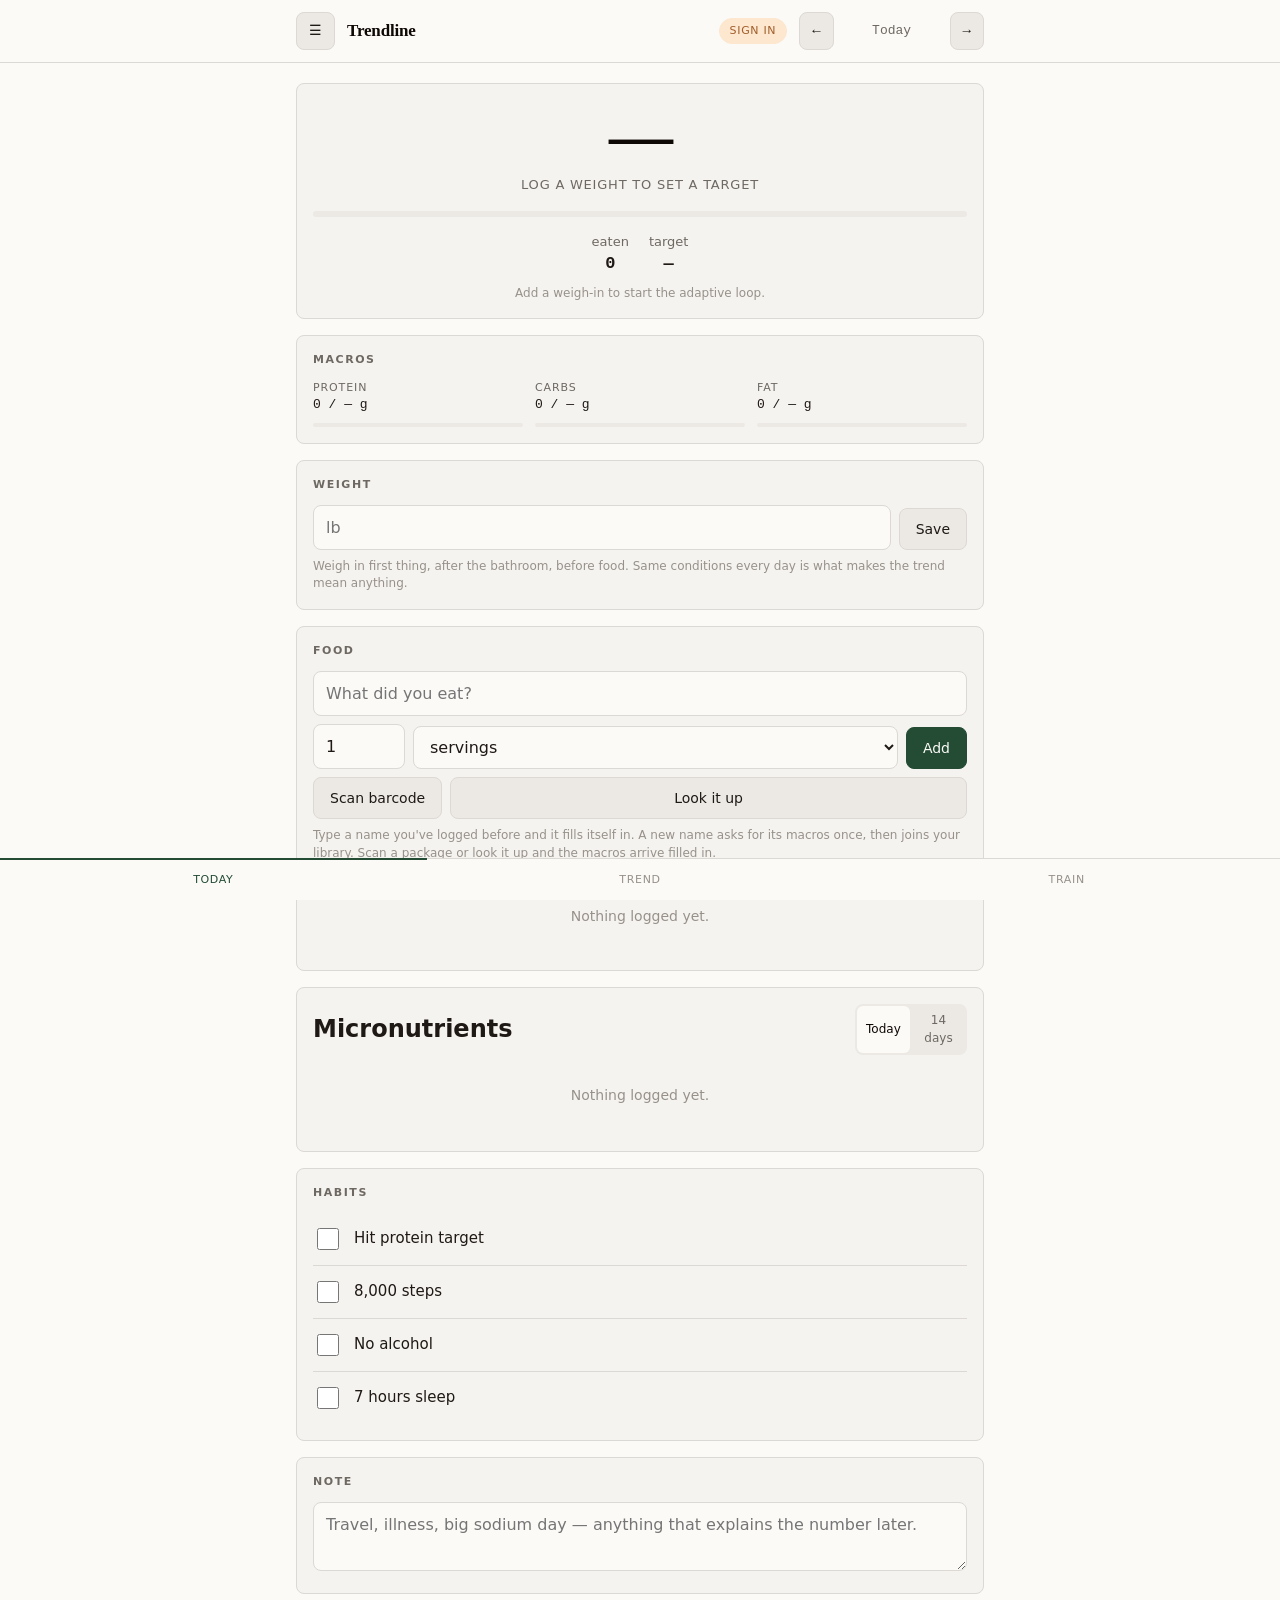
==== index.html @ 6bc8d3b4 "The lookup editor gets a unit, and stops making duplicate foods Looking a food up opened a different" ====
<!doctype html>
<html lang="en">
<head>
<meta charset="utf-8">
<meta name="viewport" content="width=device-width, initial-scale=1, viewport-fit=cover">
<title>Trendline</title>
<meta name="description" content="A personal weight, intake and habit log with an adaptive calorie target and cloud sync.">
<meta name="color-scheme" content="light dark">
<meta name="theme-color" content="#f7f5f1" media="(prefers-color-scheme: light)">
<meta name="theme-color" content="#1c1a18" media="(prefers-color-scheme: dark)">
<meta name="apple-mobile-web-app-capable" content="yes">
<meta name="apple-mobile-web-app-title" content="Trendline">
<meta name="robots" content="noindex, nofollow">
<meta name="apple-mobile-web-app-status-bar-style" content="default">
<link rel="apple-touch-icon" href="icons/apple-touch-icon.png">
<link rel="manifest" href="manifest.webmanifest">
<link rel="icon" href="data:image/svg+xml,<svg xmlns='http://www.w3.org/2000/svg' viewBox='0 0 32 32'><rect width='32' height='32' rx='7' fill='%232f4f3f'/><path d='M8 22h16M10 22V13M16 22V9M22 22v-6' stroke='%23f7f5f1' stroke-width='2.6' stroke-linecap='round' fill='none'/></svg>">
<link rel="stylesheet" href="styles/app.css">
</head>
<body>

<header class="top">
  <div class="top-in">
    <button class="btn icon" id="menuBtn" aria-label="Menu" aria-expanded="false">&#9776;</button>
    <h1 class="brand">Trendline</h1>
    <button class="pill" id="syncPill" title="Sync status">&middot;</button>
    <div class="datenav">
      <button class="btn icon" id="prevDay" aria-label="Previous day">&larr;</button>
      <span class="day" id="dayLabel">—</span>
      <button class="btn icon" id="nextDay" aria-label="Next day">&rarr;</button>
    </div>
  </div>
</header>

<nav class="menu" id="menu" hidden aria-label="More">
  <button data-tab="foods">Foods &amp; recipes</button>
  <button data-tab="habits">Habits</button>
  <button data-tab="settings">Setup</button>
</nav>

<main class="wrap">

<!-- ============================ TODAY ============================ -->
<section class="panel active" id="panel-today" role="tabpanel" aria-labelledby="tab-today">

  <div class="card budget" id="budgetCard">
    <div class="remaining" id="remaining">—</div>
    <div class="unit" id="remainingLabel">calories left</div>
    <div class="bar" id="budgetBar"><i style="width:0%"></i></div>
    <div class="split">
      <div>eaten<b id="eaten">0</b></div>
      <div>target<b id="target">—</b></div>
    </div>
    <div class="hint" id="targetBasis"></div>
  </div>

  <div class="card">
    <h2>Macros</h2>
    <div class="macros" id="macros"></div>
  </div>

  <div class="card">
    <h2>Weight</h2>
    <div class="row">
      <label class="field" style="margin:0">
        <span class="sr">Weight in pounds</span>
        <input type="number" id="weightInput" inputmode="decimal" step="0.1" min="0" placeholder="lb">
      </label>
      <button class="btn grow-0" id="saveWeight">Save</button>
    </div>
    <div class="hint" id="weightHint"></div>
  </div>

  <div class="card">
    <h2>Food</h2>
    <!-- The box you type in comes before the list of what you already
         ate. It used to come after, which read nicely on an empty day
         and got worse with every entry: by dinner the one control you
         came to this card to use had been pushed a screen and a half
         down by the record of having used it. -->
    <div>
      <label class="field" style="margin:0 0 var(--s-2)">
        <span class="sr">Food</span>
        <input type="text" id="foodPick" list="foodList" placeholder="What did you eat?" autocomplete="off">
        <datalist id="foodList"></datalist>
      </label>
      <div class="row">
        <label class="field grow-0" style="margin:0;width:92px">
          <span class="sr">How much</span>
          <input type="text" id="foodAmount" inputmode="decimal" value="1" placeholder="1">
        </label>
        <label class="field" style="margin:0">
          <span class="sr">Unit</span>
          <select id="foodUnit"></select>
        </label>
        <button class="btn primary grow-0" id="addFoodLine">Add</button>
      </div>
      <!-- Shown when a unit is picked that the food does not yet know
           how to answer. Asking once is better than refusing forever. -->
      <div class="row" id="unitLearn" hidden style="margin-top:var(--s-2)">
        <label class="field" style="margin:0"><span id="unitLearnLabel">One serving is</span>
          <input type="text" id="unitLearnValue" inputmode="decimal" placeholder="226"></label>
        <button class="btn primary grow-0" id="unitLearnSave">Save</button>
      </div>
      <div class="hint" id="unitNote"></div>
      <div class="row" style="margin-top:var(--s-2)">
        <button class="btn grow-0" id="scanBarcode">Scan barcode</button>
        <button class="btn" id="searchOnline">Look it up</button>
      </div>
      <div id="lookupPanel" hidden>
        <div class="hint" id="lookupStatus"></div>
        <ul class="list" id="lookupResults"></ul>
      </div>
      <div class="card" id="foodEdit" hidden style="margin:var(--s-3) 0 0;background:var(--paper)">
        <h2 id="feTitle">Amount</h2>
        <!-- The same amount-and-unit control as the main food row, on
             purpose. This card used to be a grams box with no unit at
             all, so anything looked up from USDA was stuck at 100 g. -->
        <div class="row">
          <label class="field grow-0" style="margin:0;width:92px"><span>How much</span>
            <input type="text" id="feAmount" inputmode="decimal" value="1"></label>
          <label class="field" style="margin:0"><span>Unit</span>
            <select id="feUnit"></select></label>
        </div>
        <div class="row" id="feLearn" hidden style="margin-top:var(--s-2)">
          <label class="field" style="margin:0"><span id="feLearnLabel">One serving is</span>
            <input type="text" id="feLearnValue" inputmode="decimal"></label>
          <button class="btn primary grow-0" id="feLearnSave">Save</button>
        </div>
        <div class="row">
          <label class="field"><span>Cal</span><input type="number" id="feKcal" inputmode="numeric"></label>
          <label class="field"><span>P (g)</span><input type="number" id="feP" inputmode="decimal"></label>
          <label class="field"><span>C (g)</span><input type="number" id="feC" inputmode="decimal"></label>
          <label class="field"><span>F (g)</span><input type="number" id="feF" inputmode="decimal"></label>
        </div>
        <div class="row">
          <button class="btn primary" id="feSave">Log it</button>
          <button class="btn grow-0" id="feCancel">Cancel</button>
        </div>
        <div class="hint" id="feHint"></div>
      </div>
      <!-- Quick add is for the meal you are never going to log properly:
           a restaurant plate, someone's birthday cake. It needs a name,
           because "Quick add · 650" tells you nothing a week later when
           you are trying to work out where a day went. -->
      <!-- One panel for anything not already in the library. It is also
           where the old "quick add" lives now: calories alone, logged
           once, nothing saved. Two boxes in two places for the same
           act was the confusing part. -->
      <div class="card" id="inlineNew" hidden style="margin:var(--s-3) 0 0;background:var(--paper)">
        <h2>New &mdash; <span id="inlineName"></span></h2>
        <label class="field"><span>One serving is</span>
          <input type="text" id="inServing" placeholder="1 cup, 226 g, 2 tbsp — or leave blank"></label>
        <div class="row">
          <label class="field"><span>Cal</span><input type="number" id="inKcal" inputmode="numeric"></label>
          <label class="field"><span>P (g)</span><input type="number" id="inP" inputmode="decimal"></label>
          <label class="field"><span>C (g)</span><input type="number" id="inC" inputmode="decimal"></label>
          <label class="field"><span>F (g)</span><input type="number" id="inF" inputmode="decimal"></label>
        </div>
        <!-- Typing macros by hand gets you calories and nothing else:
             no vitamins, no minerals, and a food that drags the
             micronutrient coverage down every time you eat it. Both
             routes that bring a full panel with them belong here, at
             the moment the choice is actually being made. -->
        <div class="row" style="margin-bottom:var(--s-2)">
          <button class="btn" id="inLookup">Look it up instead</button>
          <button class="btn grow-0" id="inScan">Scan barcode</button>
        </div>
        <div class="row">
          <button class="btn primary" id="inSave">Save &amp; log it</button>
          <button class="btn" id="inOnce">Log once</button>
          <button class="btn grow-0" id="inCancel">Cancel</button>
        </div>
      </div>
      <div class="hint" id="foodHint">Type a name you've logged before and it fills itself in. A new name asks for its macros once, then joins your library. Scan a package or look it up and the macros arrive filled in.</div>
    </div>
    <ul class="list" id="foodLog" style="margin-top:var(--s-4)"></ul>
  </div>

  <div class="card">
    <div class="row" style="align-items:center;margin-bottom:var(--s-2)">
      <h2 style="margin:0;flex:1">Micronutrients</h2>
      <div class="seg grow-0" id="microSeg">
        <button data-micro="today" aria-pressed="true">Today</button>
        <button data-micro="14" aria-pressed="false">14 days</button>
      </div>
    </div>
    <div class="hint" id="microCoverage"></div>
    <div id="microBody"></div>
  </div>

  <div class="card">
    <h2>Habits</h2>
    <div id="habitToday"></div>
  </div>

  <div class="card">
    <h2>Note</h2>
    <textarea id="dayNote" rows="2" placeholder="Travel, illness, big sodium day — anything that explains the number later."></textarea>
  </div>

</section>

<!-- ============================ TREND ============================ -->
<section class="panel" id="panel-trend" role="tabpanel" aria-labelledby="tab-trend">

  <div class="card">
    <h2>Trend</h2>
    <div class="seg" id="rangeSeg" style="margin-bottom:var(--s-4)">
      <button data-range="30" aria-pressed="true">30d</button>
      <button data-range="90" aria-pressed="false">90d</button>
      <button data-range="180" aria-pressed="false">6mo</button>
      <button data-range="9999" aria-pressed="false">All</button>
    </div>
    <div id="weightChart"></div>
    <div class="legend">
      <span><i style="background:var(--text-faint)"></i>weigh-in</span>
      <span><i style="background:var(--accent)"></i>trend</span>
      <span><i style="background:var(--warn)"></i>goal</span>
    </div>
  </div>

  <div class="card">
    <h2>Where you are</h2>
    <div class="stats" id="trendStats"></div>
    <div id="trendNotes"></div>
  </div>

  <div class="seg" id="trendSeg" style="margin-bottom:var(--s-4)">
    <button data-trend="food" aria-pressed="true">Food</button>
    <button data-trend="training" aria-pressed="false">Training</button>
  </div>

  <div id="trendFood">
  <div class="card">
    <h2>Intake vs target</h2>
    <div id="intakeChart"></div>
    <div class="hint" id="intakeSummary"></div>
  </div>

  <div class="card">
    <h2>Macros</h2>
    <div class="seg" id="macroSeg" style="margin-bottom:var(--s-4)">
      <button data-macro="protein" aria-pressed="true">Protein</button>
      <button data-macro="carbs" aria-pressed="false">Carbs</button>
      <button data-macro="fat" aria-pressed="false">Fat</button>
    </div>
    <div id="macroChart"></div>
    <div class="legend">
      <span><i style="background:var(--accent)"></i>grams logged</span>
      <span><i style="background:var(--text-muted)"></i>your average</span>
      <span><i style="background:var(--accent);opacity:0.5"></i>target</span>
    </div>
    <div class="hint" id="macroSummary"></div>
  </div>
  </div>

  <div id="trendTraining" hidden>
    <div class="card">
      <h2>What training bought you</h2>
      <div class="stats" id="trainTrendStats"></div>
      <div class="note plain" id="trainTrendNote"></div>
    </div>
    <div class="card">
      <h2>Worked off, last 30 days</h2>
      <div id="trainTrendChart"></div>
      <div class="hint" id="trainTrendSummary"></div>
    </div>
  </div>

</section>

<!-- ============================ TRAIN ============================ -->
<section class="panel" id="panel-train" role="tabpanel" aria-labelledby="tab-train">

  <div class="seg" id="trainSeg" style="margin-bottom:var(--s-4)">
    <button data-train="today" aria-pressed="true">Today</button>
    <button data-train="workouts" aria-pressed="false">Workouts</button>
    <button data-train="exercises" aria-pressed="false">Exercises</button>
  </div>

  <!-- ---------------- TODAY ---------------- -->
  <div id="trainToday">

    <div class="card" id="liveCard" hidden>
      <div class="row" style="align-items:center;margin-bottom:var(--s-2)">
        <h2 style="margin:0;flex:1" id="liveName">Workout</h2>
        <span class="pill ok" id="liveProgress">0 / 0</span>
      </div>
      <div id="liveSets"></div>
      <div class="row" style="margin-top:var(--s-4);flex-wrap:wrap">
        <label class="field grow-0" style="margin:0;width:110px"><span>Minutes</span>
          <input type="number" id="liveMinutes" inputmode="numeric" step="5" min="0" placeholder="45"></label>
        <button class="btn primary" id="finishSession">Finish</button>
        <button class="btn ghost grow-0" id="abandonSession">Discard</button>
      </div>
      <div class="hint" id="liveHint"></div>
    </div>

    <div class="card">
      <h2>Steps</h2>
      <div class="row">
        <label class="field" style="margin:0">
          <span class="sr">Steps today</span>
          <input type="number" id="stepsInput" inputmode="numeric" step="100" min="0" placeholder="e.g. 8400">
        </label>
        <button class="btn grow-0" id="saveSteps">Save</button>
      </div>
      <div class="hint" id="stepsHint"></div>
    </div>

    <div class="card">
      <h2>Logged today</h2>
      <ul class="list" id="workoutLog"></ul>
    </div>

    <div class="card">
      <h2>Quick add</h2>
      <div class="seg" id="kindSeg" style="margin:0 0 var(--s-3)">
        <button data-kind="cardio" aria-pressed="true">Cardio</button>
        <button data-kind="lifting" aria-pressed="false">Lifting</button>
      </div>
      <div id="cardioFields">
        <label class="field"><span>Activity</span>
          <select id="woActivity">
            <option value="walk_easy">Walk — easy</option>
            <option value="walk_brisk">Walk — brisk</option>
            <option value="hike">Hike</option>
            <option value="jog">Jog</option>
            <option value="run">Run</option>
            <option value="cycle_easy">Bike — easy</option>
            <option value="cycle_hard">Bike — hard</option>
            <option value="swim">Swim</option>
            <option value="row">Row</option>
            <option value="elliptical">Elliptical</option>
            <option value="stairs">Stairs</option>
            <option value="other">Something else</option>
          </select></label>
      </div>
      <div id="liftingFields" hidden>
        <div class="row">
          <label class="field"><span>Session name</span>
            <input type="text" id="woName" placeholder="Push day"></label>
          <label class="field grow-0" style="width:150px"><span>Effort</span>
            <select id="woIntensity">
              <option value="lift_moderate">Moderate</option>
              <option value="lift_hard">Hard</option>
            </select></label>
        </div>
      </div>
      <div class="row">
        <label class="field"><span>Minutes</span>
          <input type="number" id="woMinutes" inputmode="numeric" step="5" min="0" placeholder="45"></label>
        <label class="field"><span>Calories (optional)</span>
          <input type="number" id="woKcal" inputmode="numeric" placeholder="from your watch"></label>
      </div>
      <button class="btn primary" id="addWorkout">Add</button>
      <div class="hint">For anything you did not run through the set logger. Leave calories blank
        and they're worked out from the activity, the minutes and your weight.</div>
    </div>

    <div class="card">
      <h2>What it buys you</h2>
      <div class="stats" id="trainStats"></div>
      <div class="note plain" id="trainNote"></div>
    </div>

  </div>

  <!-- ---------------- WORKOUTS ---------------- -->
  <div id="trainWorkouts" hidden>

    <div class="seg" id="planSeg" style="margin-bottom:var(--s-4)">
      <button data-plan="workout" aria-pressed="true">Workouts</button>
      <button data-plan="program" aria-pressed="false">Programs</button>
    </div>

    <!-- workout / program editor -->
    <div class="card" id="planEdit" hidden>
      <div class="row" style="align-items:center;margin-bottom:var(--s-2)">
        <h2 style="margin:0;flex:1" id="peTitle">Edit</h2>
        <button class="btn ghost grow-0" id="peClose" aria-label="Close">&times;</button>
      </div>
      <label class="field"><span>Name</span>
        <input type="text" id="peName" placeholder="Tuesday upper"></label>

      <!-- workout: its exercises -->
      <div id="peItemsWrap">
        <ul class="list" id="peItems"></ul>
        <div class="row" style="margin-top:var(--s-3)">
          <label class="field" style="margin:0"><span class="sr">Add an exercise</span>
            <input type="text" id="peAddSearch" autocomplete="off"
                   placeholder="Add an exercise — biceps, hinge, dumbbell…"></label>
        </div>
        <ul class="list" id="peAddResults"></ul>
      </div>

      <!-- program: its days -->
      <div id="peDaysWrap" hidden>
        <ul class="list" id="peDays"></ul>
        <div class="row" style="margin-top:var(--s-3)">
          <label class="field grow-0" style="margin:0;width:96px"><span>Day</span>
            <input type="number" id="peDayNum" inputmode="numeric" min="1" max="7" value="1"></label>
          <label class="field" style="margin:0"><span>Workout</span>
            <select id="peDayPlan"></select></label>
          <button class="btn grow-0" id="peAddDay">Add</button>
        </div>
      </div>

      <div class="row" style="margin-top:var(--s-4)">
        <button class="btn primary" id="peSave">Save</button>
        <button class="btn ghost grow-0" id="peDelete">Delete</button>
      </div>
      <div class="hint" id="peHint"></div>
    </div>

    <div class="card">
      <div class="row" style="align-items:center;margin-bottom:var(--s-3)">
        <h2 style="margin:0;flex:1" id="planListTitle">Your workouts</h2>
        <button class="btn primary grow-0" id="planNew" aria-label="New">+</button>
      </div>
      <ul class="list" id="planList"></ul>
    </div>

    <div class="card">
      <h2 id="catalogTitle">From the catalog</h2>
      <div class="hint" style="margin:0 0 var(--s-3)" id="catalogHint">Read-only. Start one
        directly, or copy it to get an editable version of your own.</div>
      <ul class="list" id="sessionList"></ul>
      <div id="programList"></div>
    </div>
  </div>

  <!-- ---------------- EXERCISES ---------------- -->
  <div id="trainExercises" hidden>
    <div class="card">
      <h2>Find an exercise</h2>
      <label class="field"><span class="sr">Search</span>
        <input type="text" id="exSearch" autocapitalize="off" autocomplete="off"
               placeholder="biceps, chest, hinge, dumbbell…"></label>
      <div class="tagbar" id="exQuick"></div>
      <div class="hint" id="exStatus"></div>
      <ul class="list" id="exResults"></ul>
      <div id="exSecondaryWrap" hidden>
        <h2 style="font-size:0.8125rem;margin:var(--s-5) 0 var(--s-2);color:var(--text-muted)">
          Also involved</h2>
        <ul class="list" id="exSecondary"></ul>
      </div>
    </div>
    <div class="card" id="exDetail" hidden>
      <div class="row" style="align-items:center;margin-bottom:var(--s-2)">
        <h2 style="margin:0;flex:1" id="exdName">Exercise</h2>
        <button class="btn ghost grow-0" id="exdClose" aria-label="Close">&times;</button>
      </div>
      <div class="hint" id="exdMeta"></div>
      <div id="exdBody"></div>
      <div class="row" style="margin-top:var(--s-4)">
        <button class="btn primary" id="exdAdd">Add to today's workout</button>
      </div>
    </div>
  </div>

</section>

<!-- ============================ FOODS ============================ -->
<section class="panel" id="panel-foods" role="tabpanel" aria-labelledby="tab-foods">

  <div class="seg" id="libSeg" style="margin-bottom:var(--s-4)">
    <button data-lib="food" aria-pressed="true">Foods</button>
    <button data-lib="recipe" aria-pressed="false">Recipes</button>
  </div>

  <!-- Recipes only. A packaged food has a barcode; a recipe on a blog
       has a URL, and that URL carries its nutrition as published data. -->
  <div class="card" id="recipeImport" hidden>
    <h2>Add from a link</h2>
    <div class="hint" style="margin:0 0 var(--s-3)">Paste a recipe page. Most publish their
      nutrition per serving as structured data, and that is what gets read — the stated
      figures, not a guess from the ingredients.</div>
    <div class="row">
      <label class="field" style="margin:0"><span class="sr">Recipe link</span>
        <input type="url" id="riUrl" inputmode="url" autocomplete="off" autocapitalize="off"
               placeholder="https://…"></label>
      <button class="btn primary grow-0" id="riGo">Read</button>
    </div>
    <div class="hint" id="riStatus"></div>
  </div>

  <div class="card" id="newFoodCard" hidden>
    <h2 id="nfTitle">Add a food</h2>
    <label class="field"><span>Name</span>
      <input type="text" id="nfName" placeholder="Chobani 0% — 1 cup"></label>
    <label class="field"><span>Serving described as</span>
      <input type="text" id="nfServing" placeholder="1 cup / 100g / 1 bar"></label>
    <div class="row" id="nfServingsRow" hidden>
      <label class="field"><span>Servings the recipe makes</span>
        <input type="number" id="nfServings" inputmode="decimal" step="0.5" min="0" placeholder="6"></label>
    </div>
    <div class="row">
      <label class="field"><span>Cal</span><input type="number" id="nfKcal" inputmode="numeric"></label>
      <label class="field"><span>P (g)</span><input type="number" id="nfP" inputmode="decimal"></label>
      <label class="field"><span>C (g)</span><input type="number" id="nfC" inputmode="decimal"></label>
      <label class="field"><span>F (g)</span><input type="number" id="nfF" inputmode="decimal"></label>
    </div>
    <label class="field"><span>Tags (comma separated)</span>
      <input type="text" id="nfTags" autocapitalize="off" placeholder="dinner, high protein, quick"></label>
    <div class="row">
      <button class="btn primary" id="saveFood">Save</button>
      <button class="btn grow-0" id="cancelFood">Cancel</button>
    </div>
    <div class="hint">Leave calories blank and they'll be worked out from the macros.</div>
  </div>

  <div class="card">
    <div class="row" style="align-items:center;margin-bottom:var(--s-3)">
      <h2 style="margin:0;flex:1" id="libTitle">Your foods (<span id="foodCount">0</span>)</h2>
      <button class="btn primary grow-0" id="addFoodBtn" aria-label="Add">+</button>
    </div>
    <label class="field"><span class="sr">Filter</span>
      <input type="text" id="foodFilter" placeholder="Filter by name"></label>
    <div class="tagbar" id="tagFilter"></div>
    <ul class="list" id="foodLibrary"></ul>
  </div>

</section>

<!-- ============================ HABITS ============================ -->
<section class="panel" id="panel-habits" role="tabpanel" aria-labelledby="tab-habits">
  <div class="card">
    <h2>Last 30 days</h2>
    <div class="hint" style="margin:0 0 var(--s-4)">Oldest at top left, today at bottom right.</div>
    <div id="habitBoard"></div>
  </div>
  <div class="card">
    <h2>Add a habit</h2>
    <div class="row">
      <label class="field" style="margin:0"><span class="sr">Habit name</span>
        <input type="text" id="newHabit" placeholder="Walk after dinner"></label>
      <button class="btn primary grow-0" id="addHabit">Add</button>
    </div>
  </div>
</section>

<!-- ============================ SETTINGS ============================ -->
<section class="panel" id="panel-settings" role="tabpanel" aria-labelledby="tab-settings">

  <div class="card" id="accountCard">
    <h2>Sync</h2>
    <div id="accountBody"></div>
  </div>

  <div class="card">
    <h2>You</h2>
    <div class="row">
      <label class="field"><span>Age</span><input type="number" id="stAge" inputmode="numeric"></label>
      <label class="field"><span>Height (in)</span><input type="number" id="stHeight" inputmode="numeric"></label>
    </div>
    <label class="field"><span>Sex (for the fallback formula only)</span>
      <select id="stSex">
        <option value="unspecified">Prefer not to say</option>
        <option value="male">Male</option>
        <option value="female">Female</option>
      </select></label>
    <label class="field"><span>Activity (only used before your own data exists)</span>
      <select id="stActivity">
        <option value="sedentary">Sedentary — desk, little exercise</option>
        <option value="light">Light — 1–3 days/week</option>
        <option value="moderate">Moderate — 3–5 days/week</option>
        <option value="active">Active — 6–7 days/week</option>
        <option value="veryActive">Very active — physical job or two-a-days</option>
      </select></label>
  </div>

  <div class="card">
    <h2>Goal</h2>
    <div class="row">
      <label class="field"><span>Goal weight (lb)</span>
        <input type="number" id="stGoalWeight" step="0.1" inputmode="decimal"></label>
      <label class="field"><span>Rate (lb/week)</span>
        <input type="number" id="stRate" step="0.25" inputmode="decimal"></label>
    </div>
    <div class="hint">0.5–1% of bodyweight per week is the range that holds onto muscle. Faster mostly buys you a rebound.</div>
    <label class="field" style="margin-top:var(--s-4)"><span>Calorie target — set by hand (optional)</span>
      <input type="number" id="stTargetOverride" inputmode="numeric" step="25" min="0"
             placeholder="leave blank to use the calculated one"></label>
    <div class="hint">Until two weeks of weight and food are logged, the target comes from a
      formula, and formulas run high — an optimistic activity level alone can add a few hundred.
      Put your own number here and it is used instead. The measured burn keeps being calculated
      underneath, so clearing this goes back to it.</div>
  </div>

  <div class="card">
    <h2>Macros &amp; smoothing</h2>
    <div class="row">
      <label class="field"><span>Protein g/lb</span>
        <input type="number" id="stProtein" step="0.05" inputmode="decimal"></label>
      <label class="field"><span>Fat g/lb</span>
        <input type="number" id="stFat" step="0.05" inputmode="decimal"></label>
    </div>
    <label class="field"><span>Trend smoothing (<span id="alphaVal">0.15</span>)</span>
      <input type="range" id="stAlpha" min="0.05" max="0.4" step="0.01" style="width:100%"></label>
    <div class="hint">Lower is smoother and slower to react. 0.15 is a good default.</div>
  </div>

  <div class="card">
    <h2>Your data</h2>
    <div class="row" style="flex-wrap:wrap">
      <button class="btn" id="exportBtn">Export JSON</button>
      <button class="btn" id="importBtn">Import JSON</button>
      <input type="file" id="importFile" accept="application/json,.json" hidden>
    </div>
    <div class="hint" id="storageHint"></div>
    <div style="margin-top:var(--s-4)">
      <button class="btn danger" id="resetBtn">Erase everything</button>
    </div>
    <div class="note plain" id="storageNote"></div>
  </div>

  <div class="card">
    <h2>Version</h2>
    <div class="hint" id="buildHint" style="margin:0"></div>
    <div class="row" style="margin-top:var(--s-3)">
      <button class="btn grow-0" id="updateBtn">Check for updates</button>
    </div>
    <div class="hint" id="updateStatus"></div>
  </div>

</section>

</main>

<nav class="tabs" role="tablist" aria-label="Sections">
  <button id="tab-today"    role="tab" data-tab="today"    aria-selected="true"  aria-controls="panel-today">Today</button>
  <button id="tab-trend"    role="tab" data-tab="trend"    aria-selected="false" aria-controls="panel-trend">Trend</button>
  <button id="tab-train"    role="tab" data-tab="train"    aria-selected="false" aria-controls="panel-train">Train</button>

</nav>

<!-- ============================ SCANNER ============================ -->
<div class="scanner" id="scannerOverlay" hidden>
  <div class="scanner-in">
    <div class="scanner-head">
      <b>Scan a barcode</b>
      <button class="btn ghost grow-0" id="scanClose" aria-label="Close scanner">Close</button>
    </div>
    <div class="scanner-view" id="scanView"></div>
    <div class="hint" id="scanStatus">Starting the camera…</div>
    <div class="row" style="margin-bottom:var(--s-2)">
      <button class="btn primary" id="photoBarcode">Take a photo instead</button>
      <input type="file" id="photoBarcodeFile" accept="image/*" capture="environment" hidden>
    </div>
    <div class="row">
      <label class="field" style="margin:0"><span class="sr">Barcode digits</span>
        <input type="text" id="manualBarcode" inputmode="numeric" autocomplete="off"
               placeholder="…or type the digits under the bars"></label>
      <button class="btn grow-0" id="manualBarcodeGo">Look up</button>
    </div>
  </div>
</div>

<script src="config.js"></script>
<script src="js/core.js"></script>
<script src="js/store.js"></script>
<script src="js/sync.js"></script>
<script src="js/units.js"></script>
<script src="js/micros.js"></script>
<script src="js/foodapi.js"></script>
<script src="js/recipe.js"></script>
<script src="js/scanner.js"></script>
<script src="js/gym.js"></script>
<script src="js/progress.js"></script>
<script src="js/chart.js"></script>
<script src="js/ui.js"></script>
</body>
</html>
---- styles/app.css ----
/* =============================================================
   WEIGHT — STYLES
   Self-contained: tokens live here so the app can be lifted into its
   own repo without dragging a design system behind it.
   Mobile-first. This is a phone app that also works on a desktop.
   ============================================================= */

:root {
  --paper:      oklch(0.985 0.004 80);
  --surface:    oklch(0.965 0.006 80);
  --surface-2:  oklch(0.935 0.008 80);
  --border:     oklch(0.885 0.008 75);
  --text:       oklch(0.22  0.012 60);
  --text-strong:oklch(0.14  0.014 55);
  --text-muted: oklch(0.52  0.012 70);
  --text-faint: oklch(0.66  0.012 75);

  --accent:      oklch(0.38 0.062 155);
  --accent-soft: oklch(0.93 0.030 150);
  --accent-deep: oklch(0.26 0.055 155);

  --warn:      oklch(0.55 0.110 55);
  --warn-soft: oklch(0.94 0.040 70);
  --over:      oklch(0.52 0.140 25);

  --font-body:    "Inter Tight", "Inter", system-ui, -apple-system, sans-serif;
  --font-display: "Source Serif 4", Georgia, serif;
  --font-mono:    "JetBrains Mono", ui-monospace, "SF Mono", Menlo, monospace;

  --s-1: 4px;  --s-2: 8px;  --s-3: 12px; --s-4: 16px;
  --s-5: 20px; --s-6: 24px; --s-8: 32px; --s-10: 40px;

  --radius: 8px;
  --hairline: 1px solid var(--border);
  --page-max: 720px;
}

@media (prefers-color-scheme: dark) {
  :root {
    --paper:      oklch(0.16 0.008 70);
    --surface:    oklch(0.21 0.009 70);
    --surface-2:  oklch(0.26 0.010 70);
    --border:     oklch(0.32 0.010 70);
    --text:       oklch(0.90 0.006 80);
    --text-strong:oklch(0.97 0.005 80);
    --text-muted: oklch(0.68 0.010 75);
    --text-faint: oklch(0.52 0.010 75);
    --accent:      oklch(0.72 0.090 155);
    --accent-soft: oklch(0.28 0.045 155);
    --accent-deep: oklch(0.82 0.080 155);
    --warn:      oklch(0.78 0.100 70);
    --warn-soft: oklch(0.30 0.050 60);
    --over:      oklch(0.70 0.140 25);
  }
}

* { box-sizing: border-box; }

/* The `hidden` attribute only works because the browser's own stylesheet
   says display:none — and ANY author rule with a display beats it, because
   author styles outrank the user agent regardless of specificity. So every
   `.row` and `.card` in here silently ignored `hidden`, and the amount
   editor showed two Servings fields at once with stale values in the row
   that was supposed to be gone.

   One rule, once, rather than a `[hidden]` override per component — the
   scanner overlay already needed its own and that was the warning. */
[hidden] { display: none !important; }

html { -webkit-text-size-adjust: 100%; }

body {
  margin: 0;
  background: var(--paper);
  color: var(--text);
  font-family: var(--font-body);
  font-size: 16px;
  line-height: 1.45;
  /* Room for the fixed tab bar plus the iOS home indicator. */
  padding-bottom: calc(72px + env(safe-area-inset-bottom, 0px));
}

.wrap { max-width: var(--page-max); margin: 0 auto; padding: 0 var(--s-4); }

/* ---------- header ---------- */

/* Same reasoning as .tabs below: opaque rather than blurred, because a
   header that stutters while you scroll is worse than one that hides
   what passes under it. */
.top {
  position: sticky; top: 0; z-index: 20;
  background: var(--paper);
  border-bottom: var(--hairline);
}
.top-in {
  max-width: var(--page-max); margin: 0 auto;
  padding: var(--s-3) var(--s-4);
  display: flex; align-items: center; gap: var(--s-3);
}
.brand {
  font-family: var(--font-display);
  font-size: 1.0625rem; font-weight: 600; letter-spacing: -0.01em;
  color: var(--text-strong); margin: 0; flex: 1;
}
.datenav { display: flex; align-items: center; gap: var(--s-1); }
.datenav .day {
  font-family: var(--font-mono); font-size: 0.8125rem;
  color: var(--text-muted); min-width: 108px; text-align: center;
}

/* ---------- tabs ---------- */

/* Opaque, and on its own compositing layer, on purpose.

   This bar was translucent with a backdrop blur, which looked better
   standing still and came apart in motion: a blurred backdrop has to be
   re-sampled from the page behind it on every frame, and iOS Safari
   gives up on that during a momentum scroll. The bar then lags behind
   the viewport and appears to drift up into the content — which only
   shows on pages long enough to throw, so the tabs that scroll least
   looked fine and Train looked broken.

   translateZ(0) promotes it to a layer of its own so scrolling the page
   underneath does not repaint it at all. An opaque background is what
   makes that possible; the blur is what made it impossible. */
.tabs {
  position: fixed; left: 0; right: 0; bottom: 0; z-index: 30;
  display: flex; background: var(--paper);
  transform: translateZ(0);
  border-top: var(--hairline);
  padding-bottom: env(safe-area-inset-bottom, 0px);
}
.tabs button {
  flex: 1; appearance: none; background: none; border: 0;
  padding: var(--s-3) var(--s-1) var(--s-3);
  font: inherit; font-size: 0.6875rem; letter-spacing: 0.06em;
  text-transform: uppercase; color: var(--text-faint);
  cursor: pointer; border-top: 2px solid transparent; margin-top: -1px;
}
.tabs button[aria-selected="true"] { color: var(--accent); border-top-color: var(--accent); }

.panel { display: none; padding: var(--s-5) 0 var(--s-8); }
.panel.active { display: block; }

/* ---------- cards ---------- */

.card {
  background: var(--surface); border: var(--hairline);
  border-radius: var(--radius); padding: var(--s-4); margin-bottom: var(--s-4);
}
.card > h2 {
  font-size: 0.6875rem; letter-spacing: 0.14em; text-transform: uppercase;
  color: var(--text-muted); margin: 0 0 var(--s-3); font-weight: 600;
}

/* ---------- the daily number ---------- */

.budget { text-align: center; padding: var(--s-5) var(--s-4) var(--s-4); }
.budget .remaining {
  font-family: var(--font-display);
  font-size: clamp(2.75rem, 14vw, 4rem); line-height: 1;
  font-weight: 600; letter-spacing: -0.03em; color: var(--text-strong);
  font-variant-numeric: tabular-nums;
}
.budget.over .remaining { color: var(--over); }
.budget .unit { font-size: 0.8125rem; color: var(--text-muted); letter-spacing: 0.06em;
  text-transform: uppercase; margin-top: var(--s-2); }
.budget .split {
  display: flex; justify-content: center; gap: var(--s-5);
  margin-top: var(--s-4); font-size: 0.8125rem; color: var(--text-muted);
  font-variant-numeric: tabular-nums;
}
.budget .split b { display: block; font-size: 1.0625rem; color: var(--text);
  font-weight: 600; font-family: var(--font-mono); }

.bar { height: 6px; background: var(--surface-2); border-radius: 3px; overflow: hidden; margin-top: var(--s-4); }
.bar > i { display: block; height: 100%; background: var(--accent); border-radius: 3px;
  transition: width 0.25s ease; }
.bar.over > i { background: var(--over); }

/* ---------- macros ---------- */

.macros { display: grid; grid-template-columns: repeat(3, 1fr); gap: var(--s-3); }
.macro .label { font-size: 0.6875rem; letter-spacing: 0.08em; text-transform: uppercase;
  color: var(--text-muted); display: flex; justify-content: space-between; }
.macro .val { font-family: var(--font-mono); font-size: 0.8125rem;
  font-variant-numeric: tabular-nums; color: var(--text); }
.macro .bar { margin-top: var(--s-2); height: 4px; }

/* ---------- forms ---------- */

label.field { display: block; margin-bottom: var(--s-3); }
label.field > span {
  display: block; font-size: 0.6875rem; letter-spacing: 0.1em;
  text-transform: uppercase; color: var(--text-muted); margin-bottom: var(--s-1);
}
input, select, textarea, button { font: inherit; color: inherit; }
input[type="range"] { accent-color: var(--accent); width: 100%; }
input[type="email"],
input[type="text"], input[type="number"], input[type="date"], select, textarea {
  width: 100%; padding: 10px var(--s-3);
  background: var(--paper); color: var(--text);
  border: var(--hairline); border-radius: var(--radius);
  font-variant-numeric: tabular-nums;
}
input:focus-visible, select:focus-visible, textarea:focus-visible, button:focus-visible {
  outline: 2px solid var(--accent); outline-offset: 1px;
}
.row { display: flex; gap: var(--s-2); align-items: flex-end; }
.row > * { flex: 1; }
.row > .grow-0 { flex: 0 0 auto; }

.btn {
  appearance: none; border: var(--hairline); background: var(--surface-2);
  color: var(--text); padding: 10px var(--s-4); border-radius: var(--radius);
  cursor: pointer; font-size: 0.875rem; white-space: nowrap;
}
.btn:hover { border-color: var(--text-faint); }
.btn.primary { background: var(--accent); border-color: var(--accent); color: var(--paper); }
.btn.primary:hover { background: var(--accent-deep); border-color: var(--accent-deep); }
.btn.ghost { background: none; border-color: transparent; color: var(--text-muted); padding: 6px var(--s-2); }
.btn.ghost:hover { color: var(--over); border-color: transparent; }
.btn.icon { padding: 8px 12px; font-family: var(--font-mono); }
.btn.danger { color: var(--over); border-color: var(--over); background: none; }

/* ---------- lists ---------- */

.list { list-style: none; margin: 0; padding: 0; }
.list li {
  display: flex; align-items: center; gap: var(--s-3);
  padding: var(--s-3) 0; border-bottom: 1px solid var(--border);
}
.list li:last-child { border-bottom: 0; }
.list .name { flex: 1; min-width: 0; }
.list .name b { display: block; font-weight: 500; font-size: 0.9375rem;
  overflow: hidden; text-overflow: ellipsis; white-space: nowrap; }
.list .name small { color: var(--text-muted); font-size: 0.75rem;
  font-family: var(--font-mono); }
.list .kcal { font-family: var(--font-mono); font-variant-numeric: tabular-nums;
  font-size: 0.9375rem; }

.empty { color: var(--text-faint); font-size: 0.875rem; padding: var(--s-4) 0; text-align: center; }

/* ---------- habits ---------- */

.habit {
  display: flex; align-items: center; gap: var(--s-3);
  padding: var(--s-3) 0; border-bottom: 1px solid var(--border); cursor: pointer;
}
.habit:last-child { border-bottom: 0; }
.habit input[type="checkbox"] { width: 22px; height: 22px; accent-color: var(--accent);
  flex: 0 0 auto; cursor: pointer; }
.habit .name { flex: 1; font-size: 0.9375rem; }
.habit .streak { font-family: var(--font-mono); font-size: 0.75rem; color: var(--text-muted); }
.habit .streak.hot { color: var(--accent); }

.grid30 { display: grid; grid-template-columns: repeat(15, 1fr); gap: 3px; margin-top: var(--s-2); }
.grid30 i { display: block; aspect-ratio: 1; border-radius: 2px; background: var(--surface-2); }
.grid30 i.on { background: var(--accent); }

/* ---------- stats ---------- */

.stats { display: grid; grid-template-columns: repeat(2, 1fr); gap: var(--s-4) var(--s-3); }
.stat .k { font-size: 0.6875rem; letter-spacing: 0.1em; text-transform: uppercase;
  color: var(--text-muted); }
.stat .v { font-family: var(--font-mono); font-size: 1.25rem; font-variant-numeric: tabular-nums;
  color: var(--text-strong); margin-top: 2px; }
.stat .n { font-size: 0.75rem; color: var(--text-faint); }

.note {
  font-size: 0.8125rem; color: var(--text-muted); line-height: 1.5;
  background: var(--warn-soft); border-left: 2px solid var(--warn);
  padding: var(--s-3); border-radius: 0 var(--radius) var(--radius) 0; margin-top: var(--s-3);
}
.note.plain { background: none; border-left-color: var(--border); }

/* ---------- chart ---------- */

.chart { width: 100%; height: auto; display: block; overflow: visible; }
.chart .axis { stroke: var(--border); stroke-width: 1; }
.chart .gridline { stroke: var(--border); stroke-width: 1; stroke-dasharray: 2 4; opacity: 0.7; }
.chart .raw { fill: var(--text-faint); }
.chart .trendline { fill: none; stroke: var(--accent); stroke-width: 2.5;
  stroke-linejoin: round; stroke-linecap: round; }
.chart .goalline { stroke: var(--warn); stroke-width: 1.5; stroke-dasharray: 5 4; }
.chart .tick { fill: var(--text-faint); font-size: 10px; font-family: var(--font-mono); }
.chart .goaltag { fill: var(--warn); font-size: 10px; font-family: var(--font-mono); }
.chart .barfill { fill: var(--accent); opacity: 0.45; }
.chart .barfill.over { fill: var(--over); opacity: 0.6; }
.chart .targetline { stroke: var(--accent); stroke-width: 1.5; stroke-dasharray: 4 3; }
/* A protein day that fell short. Faded rather than reddened: missing
   protein is worth seeing, but it is not the same kind of event as
   eating past your calorie target. */
.chart .barfill.short { fill: var(--text-faint); opacity: 0.4; }
/* The average of the logged days — the number that actually means
   something, since one day of macros is mostly what was in the fridge. */
.chart .meanline { stroke: var(--text-muted); stroke-width: 1.5; }

.legend { display: flex; gap: var(--s-4); font-size: 0.75rem; color: var(--text-muted);
  margin-top: var(--s-2); flex-wrap: wrap; }
.legend i { display: inline-block; width: 10px; height: 10px; border-radius: 2px;
  margin-right: 5px; vertical-align: -1px; }

.seg { display: flex; gap: 2px; background: var(--surface-2); padding: 2px;
  border-radius: var(--radius); }
.seg button { flex: 1; appearance: none; border: 0; background: none; cursor: pointer;
  padding: 6px; font-size: 0.75rem; border-radius: 6px; color: var(--text-muted); }
.seg button[aria-pressed="true"] { background: var(--paper); color: var(--text-strong); }

/* Sync pill in the header. Small, always visible, tappable to force a
   sync — the status of your data should never require a menu. */
.pill {
  appearance: none; border: var(--hairline); background: var(--surface);
  color: var(--text-muted); cursor: pointer;
  font-size: 0.6875rem; letter-spacing: 0.06em; text-transform: uppercase;
  padding: 4px 10px; border-radius: 999px; white-space: nowrap;
  font-family: var(--font-body);
}
.pill.ok    { color: var(--accent); border-color: var(--accent-soft); background: var(--accent-soft); }
.pill.warn  { color: var(--warn);   border-color: var(--warn-soft);   background: var(--warn-soft); }
.pill.muted { color: var(--text-faint); }

code {
  font-family: var(--font-mono); font-size: 0.8125em;
  background: var(--surface-2); padding: 1px 5px; border-radius: 3px;
}

.hint { font-size: 0.75rem; color: var(--text-faint); margin-top: var(--s-2); }
.sr { position: absolute; width: 1px; height: 1px; overflow: hidden; clip: rect(0 0 0 0); }

@media (min-width: 600px) {
  .stats { grid-template-columns: repeat(4, 1fr); }
}

/* =============================================================
   BARCODE SCANNER

   Full-screen because a viewfinder in a card is a viewfinder nobody
   can aim. Fixed rather than a dialog element: <dialog> on iOS still
   fights the on-screen keyboard, and the manual-entry field below the
   camera has to stay reachable.
   ============================================================= */
.scanner {
  position: fixed; inset: 0; z-index: 50;
  background: oklch(0.14 0.01 70 / 0.94);
  display: flex; align-items: center; justify-content: center;
  padding: var(--s-4);
  padding-bottom: max(var(--s-4), env(safe-area-inset-bottom));
}
.scanner-in {
  width: 100%; max-width: 460px;
  background: var(--paper); border-radius: var(--radius);
  border: var(--hairline); padding: var(--s-4);
}
.scanner-head {
  display: flex; align-items: center; justify-content: space-between;
  margin-bottom: var(--s-3);
}
.scanner-head b { font-family: var(--font-display); font-size: 1.0625rem; }

/* The library injects a <video> sized to its own idea of the box, so
   the frame is constrained here and the video told to cover it. */
.scanner-view {
  width: 100%; aspect-ratio: 4 / 3;
  background: oklch(0.10 0 0); border-radius: var(--radius);
  overflow: hidden; margin-bottom: var(--s-2);
}
.scanner-view video, .scanner-view canvas {
  width: 100% !important; height: 100% !important; object-fit: cover; display: block;
}
.scanner-view img { display: none; }   /* the library's placeholder logo */

/* Results of an online lookup. Tapping a row logs it, so the whole row
   is the target and there is no separate "add" button to miss. */
.result {
  display: flex; align-items: center; gap: var(--s-2);
  width: 100%; text-align: left; cursor: pointer;
  background: none; border: 0; border-bottom: var(--hairline);
  padding: var(--s-3) 0; color: inherit; font: inherit;
}
.result:last-child { border-bottom: 0; }
.result:hover { background: var(--surface); }
.result .name { flex: 1; min-width: 0; }
.result .name b {
  display: block; font-weight: 500; font-size: 0.9375rem;
  overflow: hidden; text-overflow: ellipsis; white-space: nowrap;
}
.result .name small {
  color: var(--text-muted); font-size: 0.75rem;
  overflow: hidden; text-overflow: ellipsis; white-space: nowrap; display: block;
}
.result .kcal {
  font-family: var(--font-mono); font-variant-numeric: tabular-nums;
  font-size: 0.875rem; color: var(--text-muted); flex: 0 0 auto;
}

/* A logged line is a button: tapping it opens the amount editor. Styled
   to look like the list row it replaces rather than like a control —
   the affordance is the whole row, which is the only target big enough
   to hit reliably on a phone. */
.list .rowedit {
  display: flex; align-items: center; gap: var(--s-2);
  flex: 1; min-width: 0; text-align: left;
  background: none; border: 0; padding: 0; margin: 0;
  color: inherit; font: inherit; cursor: pointer;
}
.list .rowedit:hover .name b { color: var(--accent); }

/* Tag chips. A filter you can hit with a thumb, showing what is actually
   in use rather than a free-text box you have to remember the spelling
   for — tags nobody can find again are tags nobody keeps adding. */
.tagbar { display: flex; flex-wrap: wrap; gap: var(--s-2); margin: var(--s-2) 0 var(--s-3); }
.tagbar:empty { display: none; }
.chip {
  appearance: none; cursor: pointer;
  border: var(--hairline); background: var(--surface); color: var(--text-muted);
  font: inherit; font-size: 0.75rem; padding: 4px 10px; border-radius: 999px;
  white-space: nowrap;
}
.chip[aria-pressed="true"] {
  background: var(--accent-soft); border-color: var(--accent); color: var(--accent);
}
.chip .n { opacity: 0.6; margin-left: 4px; font-family: var(--font-mono); }

/* Tags on a library row, shown as plain text — they are context here,
   not controls, and a second set of tappable chips in a list row is
   noise competing with the row itself. */
.list .tags { color: var(--text-faint); font-size: 0.6875rem; }

/* =============================================================
   THE SET LOGGER

   Sized for a phone held in one hand between sets: the whole row is
   readable at a glance and the only control is a button big enough to
   hit without looking carefully.
   ============================================================= */
.exhead { padding: var(--s-4) 0 var(--s-2); }
.exhead b { display: block; font-weight: 500; font-size: 0.9375rem; }
.exhead small { display: block; color: var(--text-faint); font-size: 0.6875rem; margin-top: 2px; }

.setrow {
  display: flex; align-items: center; gap: var(--s-3);
  padding: var(--s-2) 0; border-bottom: var(--hairline);
}
.setrow:last-child { border-bottom: 0; }
.setrow .n {
  flex: 0 0 22px; text-align: center;
  font-family: var(--font-mono); font-size: 0.75rem; color: var(--text-faint);
}
.setrow .prescribed { flex: 1; font-size: 0.8125rem; color: var(--text-muted); }
.setrow .actual {
  font-family: var(--font-mono); font-variant-numeric: tabular-nums;
  font-size: 0.875rem; white-space: nowrap;
}
.setrow .actual.todo { color: var(--text-faint); }
/* A logged set recedes. What matters while training is the next set,
   not admiring the ones already done. */
.setrow.done .prescribed { color: var(--text-faint); }
.setrow.done .actual { color: var(--accent); }

/* The header menu. Foods, Habits and Setup live here rather than in the
   bottom bar: six tabs across a phone gave each about sixty pixels, and
   the two hardest to hit were the two opened least often. */
.menu {
  position: sticky; top: 52px; z-index: 20;
  background: var(--paper); border-bottom: var(--hairline);
  box-shadow: 0 8px 24px oklch(0 0 0 / 0.10);
}
.menu button {
  display: block; width: 100%; text-align: left;
  background: none; border: 0; border-bottom: var(--hairline);
  padding: var(--s-4) var(--s-4); font: inherit; font-size: 0.9375rem;
  color: var(--text); cursor: pointer;
}
.menu button:last-child { border-bottom: 0; }
.menu button:hover { background: var(--surface); }
.menu button[aria-current="page"] { color: var(--accent); font-weight: 500; }

/* What the progression model says, on the exercise it says it about.
   Colour carries the direction so it reads at a glance mid-set; the
   sentence underneath carries the reason, for when you want it. */
.advice {
  display: inline-block; margin-left: var(--s-2);
  font-size: 0.6875rem; letter-spacing: 0.04em; text-transform: uppercase;
  padding: 2px 8px; border-radius: 999px;
  background: var(--surface-2); color: var(--text-muted);
}
.advice.increase { background: var(--accent-soft); color: var(--accent); }
.advice.reduce   { background: var(--warn-soft);   color: var(--warn); }
.advice.add_reps, .advice.progress_variation {
  background: var(--accent-soft); color: var(--accent);
}


/* ---------- micronutrients ----------

   A bar per nutrient, because the question is always "how far along am
   I" and a number alone does not answer it at a glance. The bar is
   capped at 100% of its track but the figure is not, so 240% of the
   sodium ceiling reads as a full bar and a number that says 240 —
   rather than a bar that looks identical to a perfect day. */

.micro-row {
  display: flex; align-items: baseline; gap: var(--s-3);
  padding: var(--s-2) 0; border-bottom: var(--hairline);
}
.micro-row:last-child { border-bottom: 0; }
.micro-row .mname { flex: 1; font-size: 0.875rem; }
.micro-row .mamt {
  font-family: var(--font-mono); font-size: 0.75rem; color: var(--text-muted);
  white-space: nowrap;
}
.micro-row .mpct {
  font-family: var(--font-mono); font-size: 0.8125rem; width: 52px;
  text-align: right; color: var(--text);
}
.micro-track {
  flex: 0 0 84px; height: 6px; background: var(--surface-2);
  border-radius: 3px; overflow: hidden;
}
.micro-track i { display: block; height: 100%; background: var(--accent); }

.micro-row.met    .mpct { color: var(--accent); }
.micro-row.met    .micro-track i { background: var(--accent); }
.micro-row.close  .micro-track i { background: var(--accent); opacity: 0.6; }
.micro-row.short  .micro-track i { background: var(--text-faint); }
.micro-row.over   .mpct { color: var(--over); }
.micro-row.over   .micro-track i { background: var(--over); }
.micro-row.ok     .micro-track i { background: var(--accent); opacity: 0.5; }

/* Thin data is greyed rather than coloured. Colour is a verdict, and a
   verdict on a quarter of a day is not one. */
.micro-row.thin .mpct,
.micro-row.thin .mname { color: var(--text-faint); }
.micro-row.thin .micro-track i { background: var(--text-faint); opacity: 0.5; }
.micro-row.unknown .mpct { color: var(--text-faint); }

.micro-head {
  font-size: 0.6875rem; letter-spacing: 0.08em; text-transform: uppercase;
  color: var(--text-faint); margin: var(--s-4) 0 var(--s-1);
}
.micro-head:first-child { margin-top: 0; }
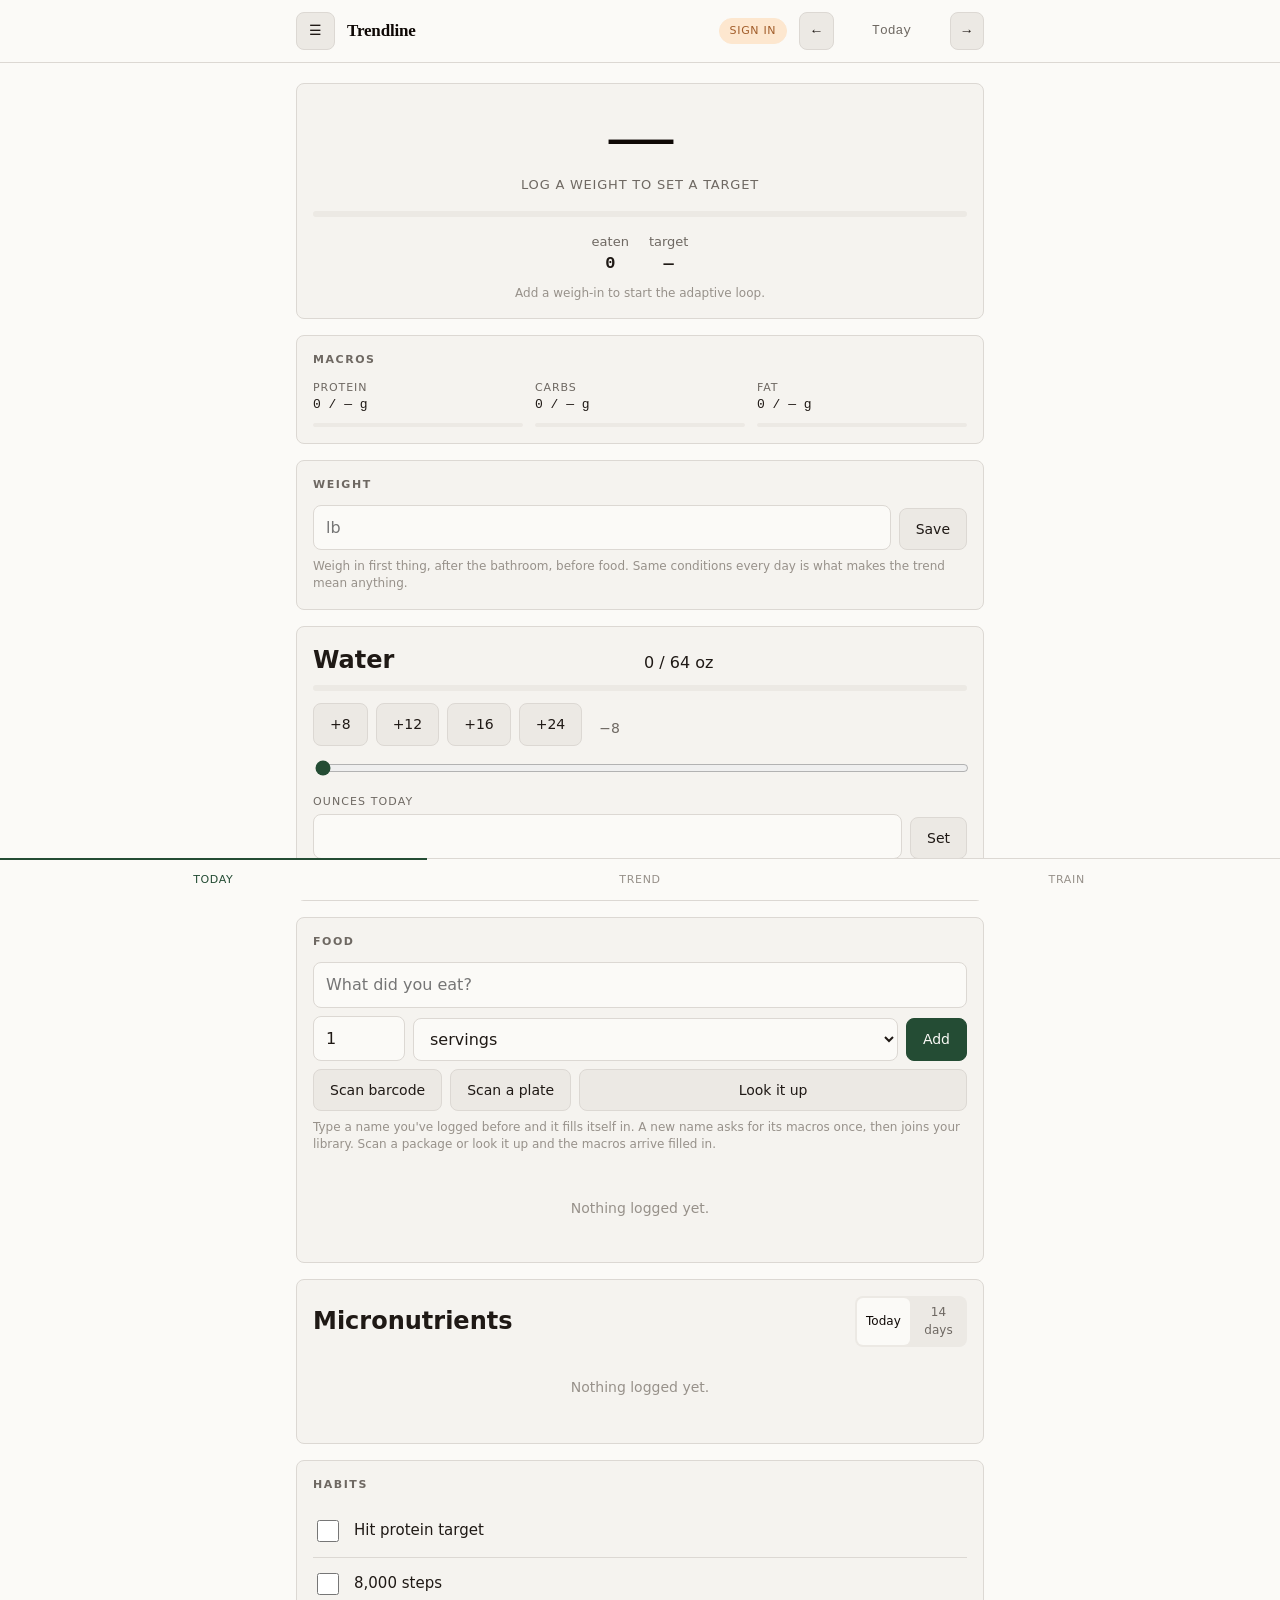
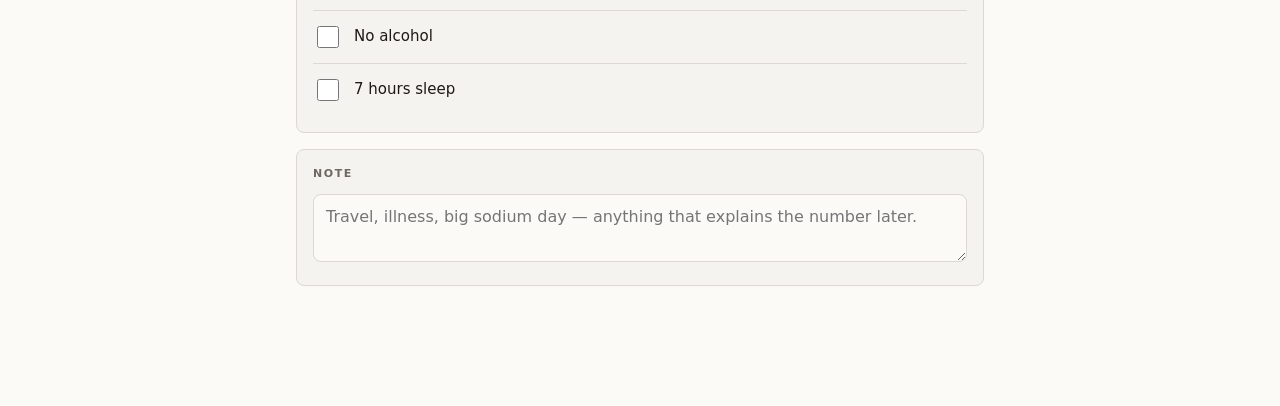
==== commit b83b5c94: "Scan a plate, water tracking, a steps refresh — and a wiped-panel bug SCAN A PLATE  Photograph a mea" ====
--- a/index.html
+++ b/index.html
@@ -69,6 +69,31 @@
       <button class="btn grow-0" id="saveWeight">Save</button>
     </div>
     <div class="hint" id="weightHint"></div>
+  </div>
+
+  <div class="card">
+    <div class="row" style="align-items:baseline;margin-bottom:var(--s-2)">
+      <h2 style="margin:0;flex:1">Water</h2>
+      <span class="kcal" id="waterReadout">0 / 64 oz</span>
+    </div>
+    <div class="bar" style="margin-top:0"><i id="waterBar" style="width:0%"></i></div>
+    <div class="row" style="margin-top:var(--s-3)">
+      <button class="btn grow-0" data-water="8">+8</button>
+      <button class="btn grow-0" data-water="12">+12</button>
+      <button class="btn grow-0" data-water="16">+16</button>
+      <button class="btn grow-0" data-water="24">+24</button>
+      <button class="btn ghost grow-0" data-water="-8" aria-label="Take back 8 oz">&minus;8</button>
+    </div>
+    <label class="field" style="margin-top:var(--s-3)">
+      <span class="sr">Ounces today</span>
+      <input type="range" id="waterSlider" min="0" max="128" step="4" value="0">
+    </label>
+    <div class="row">
+      <label class="field" style="margin:0"><span>Ounces today</span>
+        <input type="number" id="waterInput" inputmode="numeric" step="1" min="0"></label>
+      <button class="btn grow-0" id="saveWater">Set</button>
+    </div>
+    <div class="hint" id="waterHint"></div>
   </div>
 
   <div class="card">
@@ -105,7 +130,26 @@
       <div class="hint" id="unitNote"></div>
       <div class="row" style="margin-top:var(--s-2)">
         <button class="btn grow-0" id="scanBarcode">Scan barcode</button>
+        <button class="btn grow-0" id="scanPlate">Scan a plate</button>
         <button class="btn" id="searchOnline">Look it up</button>
+        <input type="file" id="platePhoto" accept="image/*" capture="environment" hidden>
+      </div>
+
+      <!-- What came back from the photograph. Editable, and logged only
+           when the person says so: a portion read off a photo is an
+           estimate, and an estimate written straight into the calorie
+           history would quietly poison everything computed from it. -->
+      <div class="card" id="plateCard" hidden style="margin:var(--s-3) 0 0;background:var(--paper)">
+        <div class="row" style="align-items:center;margin-bottom:var(--s-2)">
+          <h2 style="margin:0;flex:1">On the plate</h2>
+          <button class="btn ghost grow-0" id="plateClose" aria-label="Close">&times;</button>
+        </div>
+        <div class="hint" id="plateStatus"></div>
+        <ul class="list" id="plateItems"></ul>
+        <div class="row" style="margin-top:var(--s-3)">
+          <button class="btn primary" id="plateLogAll">Log these</button>
+        </div>
+        <div class="hint" id="plateFooter"></div>
       </div>
       <div id="lookupPanel" hidden>
         <div class="hint" id="lookupStatus"></div>
@@ -305,8 +349,11 @@
           <input type="number" id="stepsInput" inputmode="numeric" step="100" min="0" placeholder="e.g. 8400">
         </label>
         <button class="btn grow-0" id="saveSteps">Save</button>
+        <button class="btn grow-0" id="pullSteps" aria-label="Fetch today's steps"
+                title="Fetch today's steps">&#8635;</button>
       </div>
       <div class="hint" id="stepsHint"></div>
+      <div class="hint" id="stepsPullNote"></div>
     </div>
 
     <div class="card">
@@ -550,6 +597,21 @@
   </div>
 
   <div class="card">
+    <h2>Water and steps</h2>
+    <label class="field"><span>Water goal (oz a day)</span>
+      <input type="number" id="stWaterGoal" inputmode="numeric" step="8" min="0"></label>
+    <div class="hint">64 oz is the familiar eight-glasses figure. It is a rule of thumb rather
+      than a medical target, so put whatever you actually want to hit.</div>
+    <label class="field"><span>Shortcut that fetches steps</span>
+      <input type="text" id="stStepsShortcut" autocomplete="off"
+             placeholder="e.g. Trendline Steps — leave blank if you have none"></label>
+    <div class="hint">A web app cannot read Apple Health; only a native app can, and only while
+      the phone is unlocked. The refresh button beside Steps pulls whatever Health Auto Export
+      last sent. Name a Shortcut here that runs its automation and the button will ask iOS to
+      run that first, so the number is current to the minute.</div>
+  </div>
+
+  <div class="card">
     <h2>You</h2>
     <div class="row">
       <label class="field"><span>Age</span><input type="number" id="stAge" inputmode="numeric"></label>
@@ -664,6 +726,7 @@
 <script src="js/sync.js"></script>
 <script src="js/units.js"></script>
 <script src="js/micros.js"></script>
+<script src="js/plate.js"></script>
 <script src="js/foodapi.js"></script>
 <script src="js/recipe.js"></script>
 <script src="js/scanner.js"></script>
--- a/styles/app.css
+++ b/styles/app.css
@@ -540,3 +540,36 @@
   color: var(--text-faint); margin: var(--s-4) 0 var(--s-1);
 }
 .micro-head:first-child { margin-top: 0; }
+
+
+/* ---------- a scanned plate ----------
+
+   Confidence is shown on every row and never as a colour alone: a
+   photograph of rice deserves "low" written on it, not a subtle tint
+   that reads as decoration. */
+
+.plate-item { display: flex; flex-wrap: wrap; align-items: baseline; gap: var(--s-2); }
+.plate-item .pname { flex: 1 1 100%; font-weight: 500; }
+.plate-item .pamt { width: 74px; }
+.plate-item .pamt input {
+  width: 100%; padding: var(--s-1) var(--s-2); font: inherit; font-size: 0.8125rem;
+  background: var(--paper); color: var(--text);
+  border: var(--hairline); border-radius: var(--radius);
+}
+.plate-item .pmacro {
+  font-family: var(--font-mono); font-size: 0.75rem; color: var(--text-muted); flex: 1;
+}
+.plate-item .pkcal { font-family: var(--font-mono); font-size: 0.875rem; }
+
+.conf {
+  font-size: 0.625rem; letter-spacing: 0.06em; text-transform: uppercase;
+  padding: 1px 6px; border-radius: 999px; border: var(--hairline); color: var(--text-muted);
+}
+.conf.low { color: var(--warn); border-color: var(--warn); }
+.conf.medium { color: var(--text-muted); }
+.conf.high { color: var(--accent); border-color: var(--accent); }
+
+/* A row whose numbers came from a database rather than a guess. The
+   distinction is the whole point of allowing the swap. */
+.src { font-size: 0.625rem; letter-spacing: 0.06em; text-transform: uppercase; color: var(--text-faint); }
+.src.usda { color: var(--accent); }
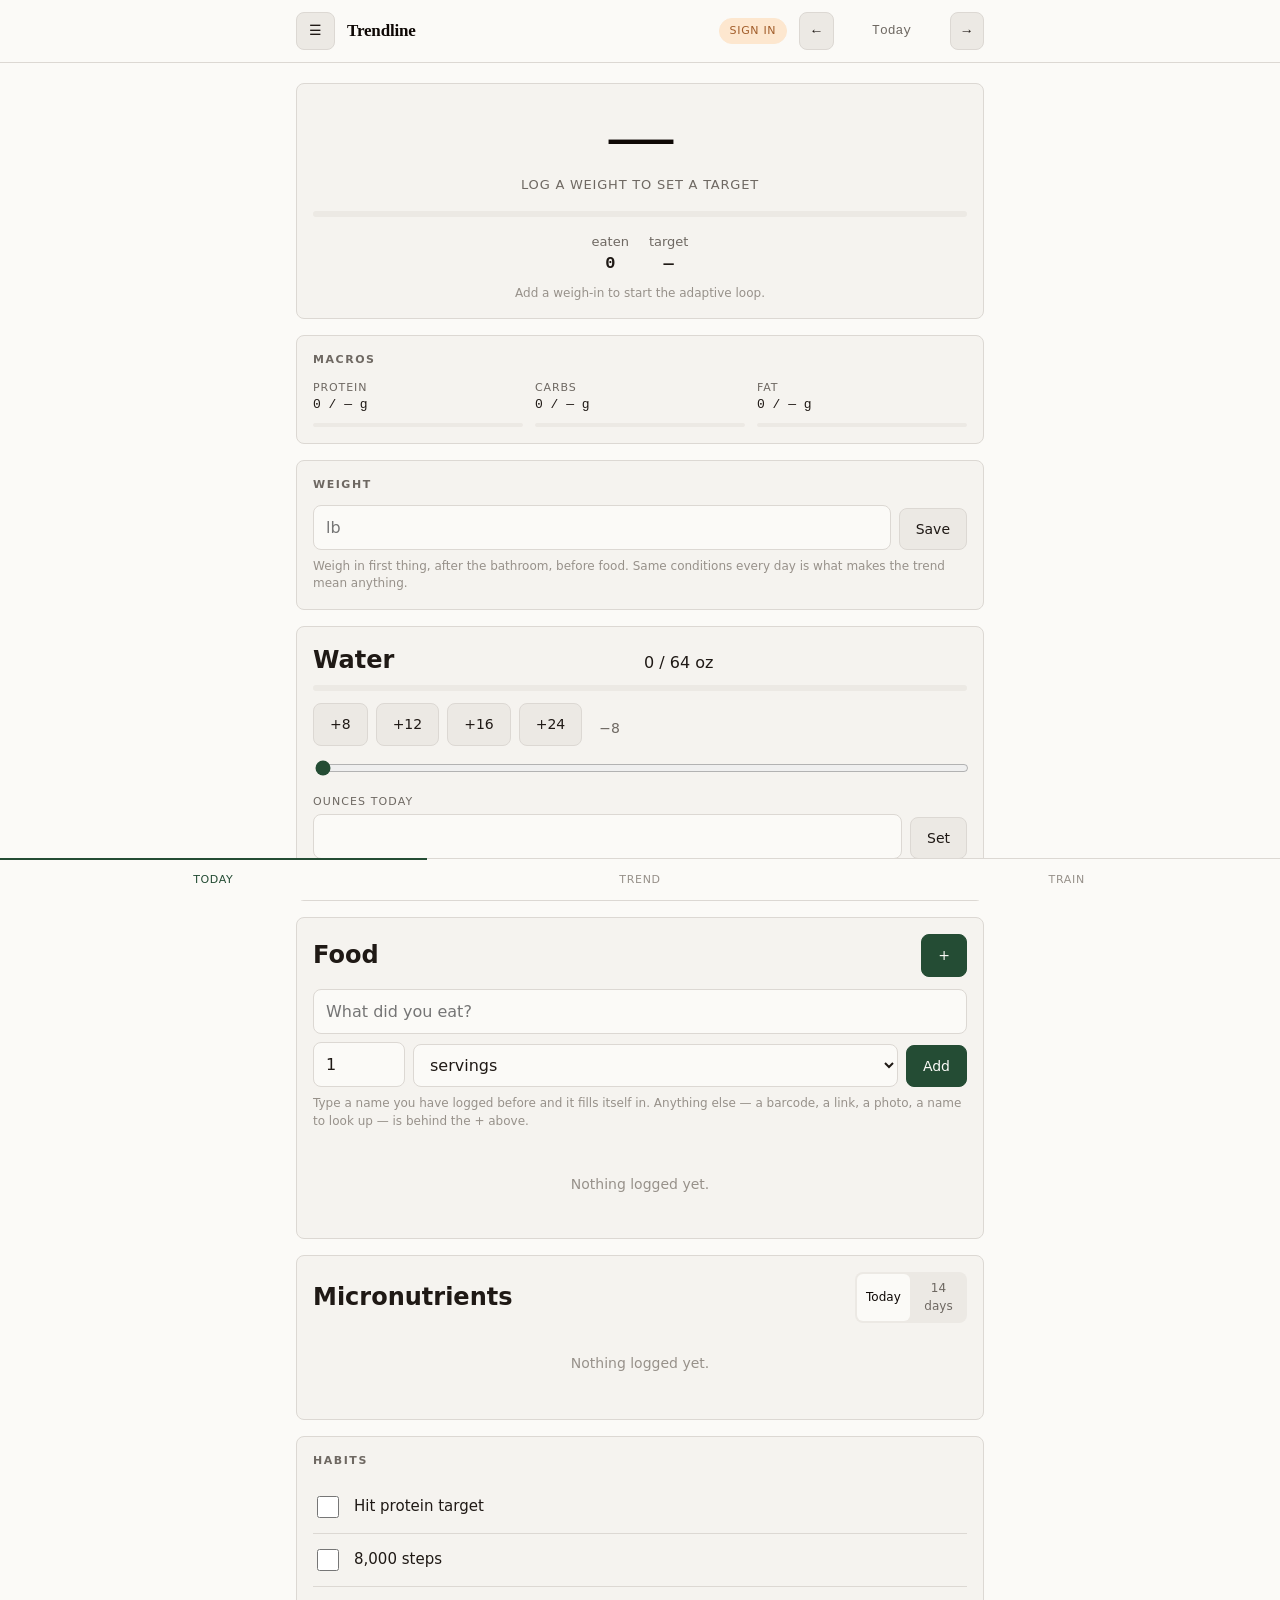
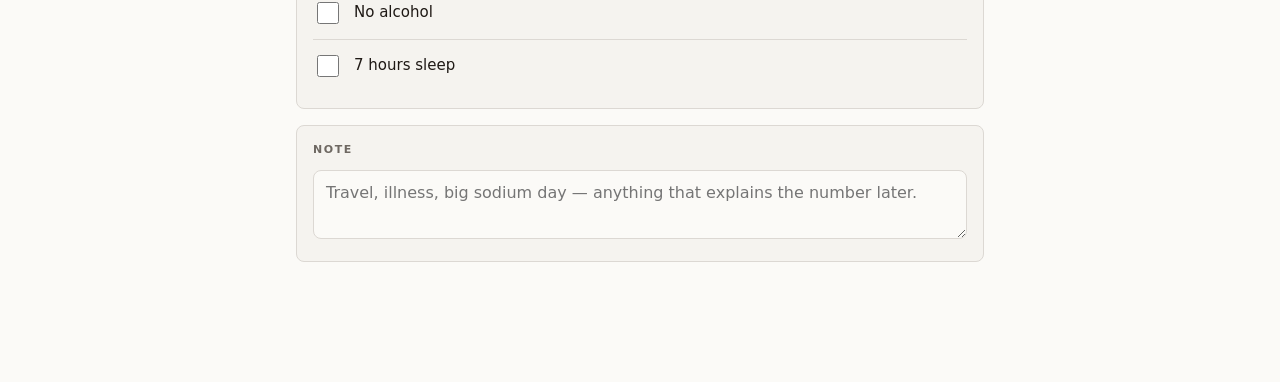
==== commit ce97cbe3: "One search box and a plus, and a link that reads any page THE FOOD CARD HAD SIX WAYS IN, ALL AT ONCE" ====
--- a/index.html
+++ b/index.html
@@ -97,7 +97,10 @@
   </div>
 
   <div class="card">
-    <h2>Food</h2>
+    <div class="row" style="align-items:center;margin-bottom:var(--s-3)">
+      <h2 style="margin:0;flex:1">Food</h2>
+      <button class="btn primary grow-0" id="openAdd" aria-label="More ways to add">+</button>
+    </div>
     <!-- The box you type in comes before the list of what you already
          ate. It used to come after, which read nicely on an empty day
          and got worse with every entry: by dinner the one control you
@@ -128,95 +131,8 @@
         <button class="btn primary grow-0" id="unitLearnSave">Save</button>
       </div>
       <div class="hint" id="unitNote"></div>
-      <div class="row" style="margin-top:var(--s-2)">
-        <button class="btn grow-0" id="scanBarcode">Scan barcode</button>
-        <button class="btn grow-0" id="scanPlate">Scan a plate</button>
-        <button class="btn" id="searchOnline">Look it up</button>
-        <input type="file" id="platePhoto" accept="image/*" capture="environment" hidden>
-      </div>
-
-      <!-- What came back from the photograph. Editable, and logged only
-           when the person says so: a portion read off a photo is an
-           estimate, and an estimate written straight into the calorie
-           history would quietly poison everything computed from it. -->
-      <div class="card" id="plateCard" hidden style="margin:var(--s-3) 0 0;background:var(--paper)">
-        <div class="row" style="align-items:center;margin-bottom:var(--s-2)">
-          <h2 style="margin:0;flex:1">On the plate</h2>
-          <button class="btn ghost grow-0" id="plateClose" aria-label="Close">&times;</button>
-        </div>
-        <div class="hint" id="plateStatus"></div>
-        <ul class="list" id="plateItems"></ul>
-        <div class="row" style="margin-top:var(--s-3)">
-          <button class="btn primary" id="plateLogAll">Log these</button>
-        </div>
-        <div class="hint" id="plateFooter"></div>
-      </div>
-      <div id="lookupPanel" hidden>
-        <div class="hint" id="lookupStatus"></div>
-        <ul class="list" id="lookupResults"></ul>
-      </div>
-      <div class="card" id="foodEdit" hidden style="margin:var(--s-3) 0 0;background:var(--paper)">
-        <h2 id="feTitle">Amount</h2>
-        <!-- The same amount-and-unit control as the main food row, on
-             purpose. This card used to be a grams box with no unit at
-             all, so anything looked up from USDA was stuck at 100 g. -->
-        <div class="row">
-          <label class="field grow-0" style="margin:0;width:92px"><span>How much</span>
-            <input type="text" id="feAmount" inputmode="decimal" value="1"></label>
-          <label class="field" style="margin:0"><span>Unit</span>
-            <select id="feUnit"></select></label>
-        </div>
-        <div class="row" id="feLearn" hidden style="margin-top:var(--s-2)">
-          <label class="field" style="margin:0"><span id="feLearnLabel">One serving is</span>
-            <input type="text" id="feLearnValue" inputmode="decimal"></label>
-          <button class="btn primary grow-0" id="feLearnSave">Save</button>
-        </div>
-        <div class="row">
-          <label class="field"><span>Cal</span><input type="number" id="feKcal" inputmode="numeric"></label>
-          <label class="field"><span>P (g)</span><input type="number" id="feP" inputmode="decimal"></label>
-          <label class="field"><span>C (g)</span><input type="number" id="feC" inputmode="decimal"></label>
-          <label class="field"><span>F (g)</span><input type="number" id="feF" inputmode="decimal"></label>
-        </div>
-        <div class="row">
-          <button class="btn primary" id="feSave">Log it</button>
-          <button class="btn grow-0" id="feCancel">Cancel</button>
-        </div>
-        <div class="hint" id="feHint"></div>
-      </div>
-      <!-- Quick add is for the meal you are never going to log properly:
-           a restaurant plate, someone's birthday cake. It needs a name,
-           because "Quick add · 650" tells you nothing a week later when
-           you are trying to work out where a day went. -->
-      <!-- One panel for anything not already in the library. It is also
-           where the old "quick add" lives now: calories alone, logged
-           once, nothing saved. Two boxes in two places for the same
-           act was the confusing part. -->
-      <div class="card" id="inlineNew" hidden style="margin:var(--s-3) 0 0;background:var(--paper)">
-        <h2>New &mdash; <span id="inlineName"></span></h2>
-        <label class="field"><span>One serving is</span>
-          <input type="text" id="inServing" placeholder="1 cup, 226 g, 2 tbsp — or leave blank"></label>
-        <div class="row">
-          <label class="field"><span>Cal</span><input type="number" id="inKcal" inputmode="numeric"></label>
-          <label class="field"><span>P (g)</span><input type="number" id="inP" inputmode="decimal"></label>
-          <label class="field"><span>C (g)</span><input type="number" id="inC" inputmode="decimal"></label>
-          <label class="field"><span>F (g)</span><input type="number" id="inF" inputmode="decimal"></label>
-        </div>
-        <!-- Typing macros by hand gets you calories and nothing else:
-             no vitamins, no minerals, and a food that drags the
-             micronutrient coverage down every time you eat it. Both
-             routes that bring a full panel with them belong here, at
-             the moment the choice is actually being made. -->
-        <div class="row" style="margin-bottom:var(--s-2)">
-          <button class="btn" id="inLookup">Look it up instead</button>
-          <button class="btn grow-0" id="inScan">Scan barcode</button>
-        </div>
-        <div class="row">
-          <button class="btn primary" id="inSave">Save &amp; log it</button>
-          <button class="btn" id="inOnce">Log once</button>
-          <button class="btn grow-0" id="inCancel">Cancel</button>
-        </div>
-      </div>
-      <div class="hint" id="foodHint">Type a name you've logged before and it fills itself in. A new name asks for its macros once, then joins your library. Scan a package or look it up and the macros arrive filled in.</div>
+      <div class="hint" id="foodHint">Type a name you have logged before and it fills itself in. Anything
+        else &mdash; a barcode, a link, a photo, a name to look up &mdash; is behind the + above.</div>
     </div>
     <ul class="list" id="foodLog" style="margin-top:var(--s-4)"></ul>
   </div>
@@ -272,6 +188,7 @@
 
   <div class="seg" id="trendSeg" style="margin-bottom:var(--s-4)">
     <button data-trend="food" aria-pressed="true">Food</button>
+    <button data-trend="water" aria-pressed="false">Water</button>
     <button data-trend="training" aria-pressed="false">Training</button>
   </div>
 
@@ -297,6 +214,19 @@
     </div>
     <div class="hint" id="macroSummary"></div>
   </div>
+  </div>
+
+  <div id="trendWater" hidden>
+    <div class="card">
+      <h2>Water</h2>
+      <div class="stats" id="waterTrendStats"></div>
+      <div class="note plain" id="waterTrendNote"></div>
+    </div>
+    <div class="card">
+      <h2>Last 30 days</h2>
+      <div id="waterTrendChart"></div>
+      <div class="hint" id="waterTrendSummary"></div>
+    </div>
   </div>
 
   <div id="trendTraining" hidden>
@@ -699,6 +629,175 @@
 </nav>
 
 <!-- ============================ SCANNER ============================ -->
+<!-- ============================ ADD FOOD ============================
+
+     One page had grown six ways to log a meal, all visible at once, and
+     five of them were wrong on any given occasion. The common case —
+     something eaten before, by name — stays on the page. Everything
+     else lives here, one route at a time, chosen deliberately.
+
+     The panels are the same elements as before, moved rather than
+     rebuilt, so every behaviour they already had still applies. -->
+<div class="sheet" id="addSheet" hidden>
+  <div class="sheet-in">
+    <div class="sheet-head">
+      <b>Add food</b>
+      <button class="btn ghost grow-0" id="addClose" aria-label="Close">&times;</button>
+    </div>
+
+    <div class="seg" id="addSeg">
+      <button data-add="search" aria-pressed="true">Search</button>
+      <button data-add="link" aria-pressed="false">Link</button>
+      <button data-add="scan" aria-pressed="false">Barcode</button>
+      <button data-add="photo" aria-pressed="false">Photo</button>
+      <button data-add="manual" aria-pressed="false">By hand</button>
+    </div>
+
+    <div class="sheet-body">
+
+      <!-- SEARCH: your library first, then USDA -->
+      <div class="add-pane" id="addSearchPane">
+        <div class="row">
+          <label class="field" style="margin:0"><span class="sr">What to look for</span>
+            <input type="text" id="addSearchText" autocomplete="off"
+                   placeholder="chicken thigh, greek yogurt&hellip;"></label>
+          <button class="btn primary grow-0" id="searchOnline">Search</button>
+        </div>
+        <div class="hint">Yours first, then USDA. USDA is generic and hit and miss on brands &mdash;
+          when it misses, a link or a barcode usually does better.</div>
+      </div>
+
+      <!-- LINK: any page that states nutrition -->
+      <div class="add-pane" id="addLinkPane" hidden>
+        <div class="row">
+          <label class="field" style="margin:0"><span class="sr">Page address</span>
+            <input type="url" id="addLinkUrl" inputmode="url" autocomplete="off"
+                   autocapitalize="off" placeholder="https://&hellip;"></label>
+          <button class="btn primary grow-0" id="addLinkGo">Read</button>
+        </div>
+        <div class="hint" id="addLinkHint">Paste a recipe, a restaurant nutrition page, a product page.
+          Published figures are read exactly; anything else is read from the page text and marked as
+          an estimate you should check.</div>
+      </div>
+
+      <!-- BARCODE -->
+      <div class="add-pane" id="addScanPane" hidden>
+        <div class="row">
+          <button class="btn primary" id="scanBarcode">Open the camera</button>
+          <button class="btn grow-0" id="scanPhotoBtn">Use a photo</button>
+        </div>
+        <div class="hint">Hold the bars square to the frame and fill the width. If it will not catch,
+          take a still photo instead &mdash; a sharp still beats a moving preview every time.</div>
+      </div>
+
+      <!-- PHOTO OF A PLATE -->
+      <div class="add-pane" id="addPhotoPane" hidden>
+        <div class="row">
+          <button class="btn primary" id="scanPlate">Photograph the plate</button>
+          <input type="file" id="platePhoto" accept="image/*" capture="environment" hidden>
+        </div>
+        <div class="hint">Identifies the foods well and weighs them badly &mdash; check every amount
+          before logging. Each row can be swapped for real database figures.</div>
+      </div>
+
+      <!-- BY HAND -->
+      <div class="add-pane" id="addManualPane" hidden>
+        <div class="row">
+          <label class="field" style="margin:0"><span class="sr">Name</span>
+            <input type="text" id="addManualName" autocomplete="off"
+                   placeholder="What was it?"></label>
+          <button class="btn primary grow-0" id="addManualGo">Next</button>
+        </div>
+        <div class="hint">For the restaurant plate you will never log properly. Calories alone is
+          allowed &mdash; a rough number beats a missing day.</div>
+      </div>
+
+
+      <!-- What came back from the photograph. Editable, and logged only
+           when the person says so: a portion read off a photo is an
+           estimate, and an estimate written straight into the calorie
+           history would quietly poison everything computed from it. -->
+      <div class="card" id="plateCard" hidden style="margin:var(--s-3) 0 0;background:var(--paper)">
+        <div class="row" style="align-items:center;margin-bottom:var(--s-2)">
+          <h2 style="margin:0;flex:1">On the plate</h2>
+          <button class="btn ghost grow-0" id="plateClose" aria-label="Close">&times;</button>
+        </div>
+        <div class="hint" id="plateStatus"></div>
+        <ul class="list" id="plateItems"></ul>
+        <div class="row" style="margin-top:var(--s-3)">
+          <button class="btn primary" id="plateLogAll">Log these</button>
+        </div>
+        <div class="hint" id="plateFooter"></div>
+      </div>
+      <div id="lookupPanel" hidden>
+        <div class="hint" id="lookupStatus"></div>
+        <ul class="list" id="lookupResults"></ul>
+      </div>
+      <div class="card" id="foodEdit" hidden style="margin:var(--s-3) 0 0;background:var(--paper)">
+        <h2 id="feTitle">Amount</h2>
+        <!-- The same amount-and-unit control as the main food row, on
+             purpose. This card used to be a grams box with no unit at
+             all, so anything looked up from USDA was stuck at 100 g. -->
+        <div class="row">
+          <label class="field grow-0" style="margin:0;width:92px"><span>How much</span>
+            <input type="text" id="feAmount" inputmode="decimal" value="1"></label>
+          <label class="field" style="margin:0"><span>Unit</span>
+            <select id="feUnit"></select></label>
+        </div>
+        <div class="row" id="feLearn" hidden style="margin-top:var(--s-2)">
+          <label class="field" style="margin:0"><span id="feLearnLabel">One serving is</span>
+            <input type="text" id="feLearnValue" inputmode="decimal"></label>
+          <button class="btn primary grow-0" id="feLearnSave">Save</button>
+        </div>
+        <div class="row">
+          <label class="field"><span>Cal</span><input type="number" id="feKcal" inputmode="numeric"></label>
+          <label class="field"><span>P (g)</span><input type="number" id="feP" inputmode="decimal"></label>
+          <label class="field"><span>C (g)</span><input type="number" id="feC" inputmode="decimal"></label>
+          <label class="field"><span>F (g)</span><input type="number" id="feF" inputmode="decimal"></label>
+        </div>
+        <div class="row">
+          <button class="btn primary" id="feSave">Log it</button>
+          <button class="btn grow-0" id="feCancel">Cancel</button>
+        </div>
+        <div class="hint" id="feHint"></div>
+      </div>
+      <!-- Quick add is for the meal you are never going to log properly:
+           a restaurant plate, someone's birthday cake. It needs a name,
+           because "Quick add · 650" tells you nothing a week later when
+           you are trying to work out where a day went. -->
+      <!-- One panel for anything not already in the library. It is also
+           where the old "quick add" lives now: calories alone, logged
+           once, nothing saved. Two boxes in two places for the same
+           act was the confusing part. -->
+      <div class="card" id="inlineNew" hidden style="margin:var(--s-3) 0 0;background:var(--paper)">
+        <h2>New &mdash; <span id="inlineName"></span></h2>
+        <label class="field"><span>One serving is</span>
+          <input type="text" id="inServing" placeholder="1 cup, 226 g, 2 tbsp — or leave blank"></label>
+        <div class="row">
+          <label class="field"><span>Cal</span><input type="number" id="inKcal" inputmode="numeric"></label>
+          <label class="field"><span>P (g)</span><input type="number" id="inP" inputmode="decimal"></label>
+          <label class="field"><span>C (g)</span><input type="number" id="inC" inputmode="decimal"></label>
+          <label class="field"><span>F (g)</span><input type="number" id="inF" inputmode="decimal"></label>
+        </div>
+        <!-- Typing macros by hand gets you calories and nothing else:
+             no vitamins, no minerals, and a food that drags the
+             micronutrient coverage down every time you eat it. Both
+             routes that bring a full panel with them belong here, at
+             the moment the choice is actually being made. -->
+        <div class="row" style="margin-bottom:var(--s-2)">
+          <button class="btn" id="inLookup">Look it up instead</button>
+          <button class="btn grow-0" id="inScan">Scan barcode</button>
+        </div>
+        <div class="row">
+          <button class="btn primary" id="inSave">Save &amp; log it</button>
+          <button class="btn" id="inOnce">Log once</button>
+          <button class="btn grow-0" id="inCancel">Cancel</button>
+        </div>
+      </div>
+    </div>
+  </div>
+</div>
+
 <div class="scanner" id="scannerOverlay" hidden>
   <div class="scanner-in">
     <div class="scanner-head">
--- a/styles/app.css
+++ b/styles/app.css
@@ -573,3 +573,38 @@
    distinction is the whole point of allowing the swap. */
 .src { font-size: 0.625rem; letter-spacing: 0.06em; text-transform: uppercase; color: var(--text-faint); }
 .src.usda { color: var(--accent); }
+
+
+/* ---------- the add-food sheet ----------
+
+   Same shape as the scanner overlay, but scrollable: it holds whichever
+   panel is in play, and some of them are tall. */
+
+.sheet {
+  position: fixed; inset: 0; z-index: 55;
+  background: oklch(0.14 0.01 70 / 0.94);
+  display: flex; align-items: flex-end; justify-content: center;
+}
+.sheet-in {
+  width: 100%; max-width: 560px; max-height: 92vh;
+  display: flex; flex-direction: column;
+  background: var(--paper);
+  border: var(--hairline); border-bottom: 0;
+  border-radius: var(--radius) var(--radius) 0 0;
+  padding: var(--s-4);
+  padding-bottom: max(var(--s-4), env(safe-area-inset-bottom));
+}
+@media (min-width: 640px) {
+  .sheet { align-items: center; }
+  .sheet-in { border-bottom: var(--hairline); border-radius: var(--radius); }
+}
+.sheet-head {
+  display: flex; align-items: center; justify-content: space-between;
+  margin-bottom: var(--s-3);
+}
+.sheet-head b { font-family: var(--font-display); font-size: 1.0625rem; }
+.sheet-body { overflow-y: auto; margin-top: var(--s-4); }
+
+/* Panels inside the sheet are already cards elsewhere in the page; in
+   here they are the content, so the card chrome comes off. */
+.sheet-body .card { border: 0; padding: 0; margin: var(--s-4) 0 0; background: none; }
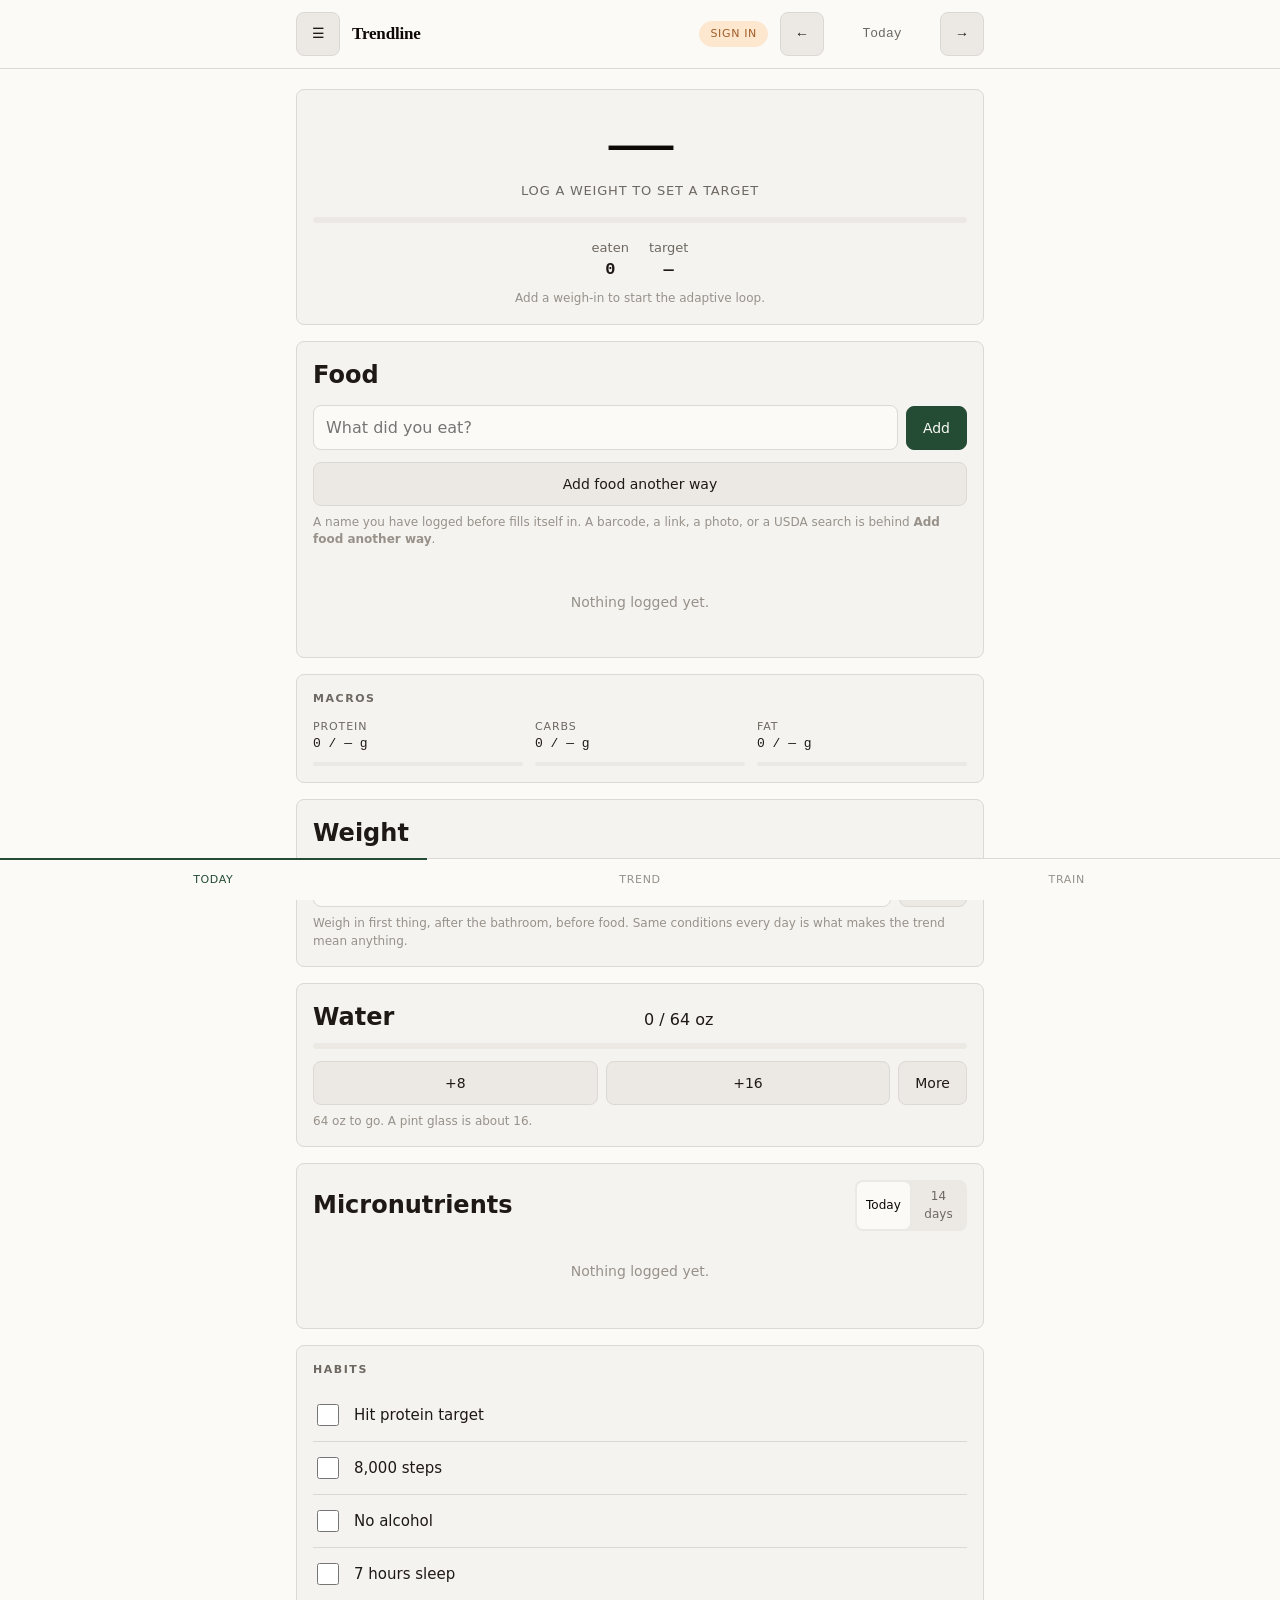
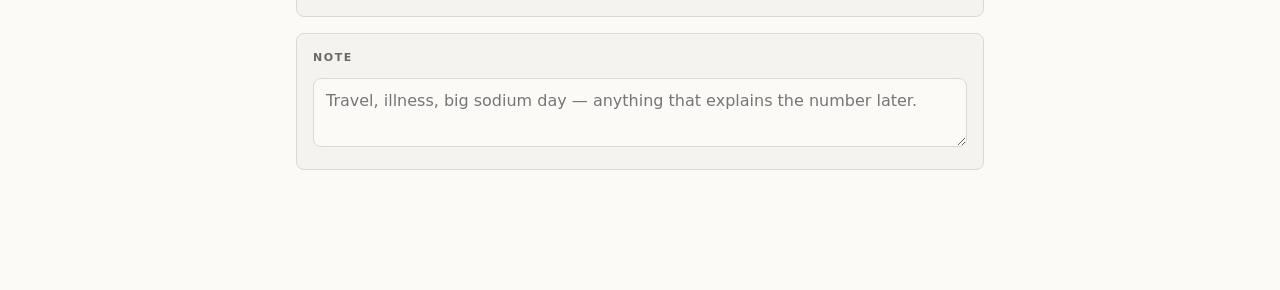
==== commit 06052cc2: "One tap for the thing you eat every day Logging a familiar food was costing a name, an amount, a uni" ====
--- a/index.html
+++ b/index.html
@@ -26,11 +26,22 @@
     <button class="pill" id="syncPill" title="Sync status">&middot;</button>
     <div class="datenav">
       <button class="btn icon" id="prevDay" aria-label="Previous day">&larr;</button>
-      <span class="day" id="dayLabel">—</span>
+      <button class="day" id="dayLabel" aria-expanded="false" aria-controls="dateStrip">—</button>
       <button class="btn icon" id="nextDay" aria-label="Next day">&rarr;</button>
     </div>
   </div>
 </header>
+
+<!-- CATCH UP
+
+     Backfilling a weekend used to mean tapping the back arrow, logging,
+     tapping it again, and losing track of which day you were on. The
+     strip is the last week at a glance: which days have anything in
+     them, and one tap to any of them. Opened from the date, closed the
+     same way, so it costs nothing on a day you are not catching up. -->
+<div class="datestrip" id="dateStrip" hidden>
+  <div class="datestrip-in" id="dateStripIn" role="group" aria-label="Pick a day"></div>
+</div>
 
 <nav class="menu" id="menu" hidden aria-label="More">
   <button data-tab="foods">Foods &amp; recipes</button>
@@ -40,7 +51,15 @@
 
 <main class="wrap">
 
-<!-- ============================ TODAY ============================ -->
+<!-- ============================ TODAY ============================
+
+     Order is the argument this page makes. The number you came for is
+     first; the thing you came to do is second; everything that reports
+     on the day rather than changing it comes after.
+
+     Food used to sit fifth, below weight and water, which put the most
+     repeated action in the app a screen and a half down — reachable
+     only by scrolling past two cards you touch once a day. -->
 <section class="panel active" id="panel-today" role="tabpanel" aria-labelledby="tab-today">
 
   <div class="card budget" id="budgetCard">
@@ -54,87 +73,133 @@
     <div class="hint" id="targetBasis"></div>
   </div>
 
-  <div class="card">
-    <h2>Macros</h2>
-    <div class="macros" id="macros"></div>
-  </div>
-
-  <div class="card">
-    <h2>Weight</h2>
+  <!-- QUICK ADD
+
+       Coffee and a bagel, walking, is the most common thing that
+       happens in this app, and until now it cost a name, an amount, a
+       unit and a button — twice. The foods a person eats repeat, so
+       the ones they eat often and recently sit here with the amount
+       they usually take, and one tap logs it at that amount.
+
+       The tap commits. There is no confirm step, because a confirm on
+       the thing you do eight times a day is a toll; what you get
+       instead is a line saying what landed and an Undo beside it. -->
+  <div class="card" id="quickAddCard" hidden>
+    <div class="row" style="align-items:center;margin-bottom:var(--s-3)">
+      <h2 style="margin:0;flex:1">Quick add</h2>
+      <button class="btn ghost grow-0 tap" id="quickMore">Find another</button>
+    </div>
+    <div class="quickstrip" id="quickAdd"></div>
+  </div>
+
+  <div class="card">
+    <div class="row" style="align-items:center;margin-bottom:var(--s-3)">
+      <h2 style="margin:0;flex:1">Food</h2>
+    </div>
+
+    <!-- The composer is a name and a button, and nothing else.
+
+         It used to carry an amount box and a unit dropdown as well,
+         which made the common case — one of a thing you have eaten
+         before — pay for the rare one. Amount and unit now live in one
+         editor, opened deliberately, from the pencil beside any food
+         or from any line already logged. One control, one place. -->
     <div class="row">
       <label class="field" style="margin:0">
-        <span class="sr">Weight in pounds</span>
-        <input type="number" id="weightInput" inputmode="decimal" step="0.1" min="0" placeholder="lb">
-      </label>
-      <button class="btn grow-0" id="saveWeight">Save</button>
-    </div>
-    <div class="hint" id="weightHint"></div>
-  </div>
-
-  <div class="card">
-    <div class="row" style="align-items:baseline;margin-bottom:var(--s-2)">
-      <h2 style="margin:0;flex:1">Water</h2>
-      <span class="kcal" id="waterReadout">0 / 64 oz</span>
-    </div>
-    <div class="bar" style="margin-top:0"><i id="waterBar" style="width:0%"></i></div>
-    <div class="row" style="margin-top:var(--s-3)">
-      <button class="btn grow-0" data-water="8">+8</button>
-      <button class="btn grow-0" data-water="12">+12</button>
-      <button class="btn grow-0" data-water="16">+16</button>
-      <button class="btn grow-0" data-water="24">+24</button>
-      <button class="btn ghost grow-0" data-water="-8" aria-label="Take back 8 oz">&minus;8</button>
-    </div>
-    <label class="field" style="margin-top:var(--s-3)">
-      <span class="sr">Ounces today</span>
-      <input type="range" id="waterSlider" min="0" max="128" step="4" value="0">
-    </label>
-    <div class="row">
-      <label class="field" style="margin:0"><span>Ounces today</span>
-        <input type="number" id="waterInput" inputmode="numeric" step="1" min="0"></label>
-      <button class="btn grow-0" id="saveWater">Set</button>
-    </div>
-    <div class="hint" id="waterHint"></div>
-  </div>
-
-  <div class="card">
-    <div class="row" style="align-items:center;margin-bottom:var(--s-3)">
-      <h2 style="margin:0;flex:1">Food</h2>
-      <button class="btn primary grow-0" id="openAdd" aria-label="More ways to add">+</button>
-    </div>
-    <!-- The box you type in comes before the list of what you already
-         ate. It used to come after, which read nicely on an empty day
-         and got worse with every entry: by dinner the one control you
-         came to this card to use had been pushed a screen and a half
-         down by the record of having used it. -->
-    <div>
-      <label class="field" style="margin:0 0 var(--s-2)">
         <span class="sr">Food</span>
         <input type="text" id="foodPick" list="foodList" placeholder="What did you eat?" autocomplete="off">
         <datalist id="foodList"></datalist>
       </label>
+      <button class="btn primary grow-0 tap" id="addFoodLine">Add</button>
+    </div>
+
+    <!-- Matches from your own library, as you type, on the page rather
+         than in a dropdown. iOS renders a <datalist> as a cramped list
+         that matches only from the start of a name, so a recipe called
+         "Slow cooker chicken tikka masala" was invisible to anyone
+         typing "tikka" — which is what a person types. -->
+    <div id="pickList" hidden style="margin-top:var(--s-3)">
+      <div class="hint" id="pickStatus" style="margin-top:0"></div>
+      <ul class="list" id="pickResults"></ul>
+      <!-- Where the search runs out. USDA is generic and weak on
+           brands, and the two routes that actually work when it misses
+           are a barcode and the restaurant's own page — so they are
+           named here, at the moment of the miss, rather than left
+           behind a plus for the person to remember. -->
+      <div class="nextsteps" id="pickNext" hidden>
+        <button class="btn tap" data-route="search">Search USDA</button>
+        <button class="btn tap" data-route="scan">Scan the package</button>
+        <button class="btn tap" data-route="link">Paste a nutrition link</button>
+        <button class="btn tap" data-route="manual">Type the numbers</button>
+      </div>
+    </div>
+
+    <div class="row" style="margin-top:var(--s-3)">
+      <button class="btn tap" id="openAdd">Add food another way</button>
+    </div>
+    <div class="hint" id="foodHint">A name you have logged before fills itself in. A barcode, a link,
+      a photo, or a USDA search is behind <b>Add food another way</b>.</div>
+
+    <ul class="list" id="foodLog" style="margin-top:var(--s-4)"></ul>
+  </div>
+
+  <div class="card">
+    <h2>Macros</h2>
+    <div class="macros" id="macros"></div>
+  </div>
+
+  <!-- Weight collapses to one line once it is in. It is a once-a-day
+       action sitting above things done eight times a day, and a
+       finished action does not need its form left open. -->
+  <div class="card" id="weightCard">
+    <div class="row" style="align-items:center;margin-bottom:var(--s-3)">
+      <h2 style="margin:0;flex:1">Weight</h2>
+      <span class="kcal" id="weightDoneVal" hidden></span>
+      <button class="btn ghost grow-0 tap" id="weightChange" hidden>Change</button>
+    </div>
+    <div id="weightForm">
       <div class="row">
-        <label class="field grow-0" style="margin:0;width:92px">
-          <span class="sr">How much</span>
-          <input type="text" id="foodAmount" inputmode="decimal" value="1" placeholder="1">
+        <label class="field" style="margin:0">
+          <span class="sr">Weight in pounds</span>
+          <input type="number" id="weightInput" inputmode="decimal" step="0.1" min="0" placeholder="lb">
         </label>
-        <label class="field" style="margin:0">
-          <span class="sr">Unit</span>
-          <select id="foodUnit"></select>
-        </label>
-        <button class="btn primary grow-0" id="addFoodLine">Add</button>
-      </div>
-      <!-- Shown when a unit is picked that the food does not yet know
-           how to answer. Asking once is better than refusing forever. -->
-      <div class="row" id="unitLearn" hidden style="margin-top:var(--s-2)">
-        <label class="field" style="margin:0"><span id="unitLearnLabel">One serving is</span>
-          <input type="text" id="unitLearnValue" inputmode="decimal" placeholder="226"></label>
-        <button class="btn primary grow-0" id="unitLearnSave">Save</button>
-      </div>
-      <div class="hint" id="unitNote"></div>
-      <div class="hint" id="foodHint">Type a name you have logged before and it fills itself in. Anything
-        else &mdash; a barcode, a link, a photo, a name to look up &mdash; is behind the + above.</div>
-    </div>
-    <ul class="list" id="foodLog" style="margin-top:var(--s-4)"></ul>
+        <button class="btn grow-0 tap" id="saveWeight">Save</button>
+      </div>
+      <div class="hint" id="weightHint"></div>
+    </div>
+  </div>
+
+  <!-- Water, compressed. Two buttons cover almost every pour; the
+       rest — the odd sizes, the slider, the exact figure, and taking
+       one back — is one tap away rather than five buttons wide. -->
+  <div class="card">
+    <div class="row" style="align-items:baseline;margin-bottom:var(--s-2)">
+      <h2 style="margin:0;flex:1">Water</h2>
+      <span class="kcal" id="waterReadout">0 / 64 oz</span>
+    </div>
+    <div class="bar" style="margin-top:0"><i id="waterBar" style="width:0%"></i></div>
+    <div class="row" style="margin-top:var(--s-3)">
+      <button class="btn tap" data-water="8">+8</button>
+      <button class="btn tap" data-water="16">+16</button>
+      <button class="btn tap grow-0" id="waterMore" aria-expanded="false" aria-controls="waterExtra">More</button>
+    </div>
+    <div class="hint" id="waterHint"></div>
+    <div id="waterExtra" hidden>
+      <div class="row" style="margin-top:var(--s-3)">
+        <button class="btn tap" data-water="12">+12</button>
+        <button class="btn tap" data-water="24">+24</button>
+        <button class="btn ghost tap" data-water="-8" aria-label="Take back 8 oz">&minus;8</button>
+      </div>
+      <label class="field" style="margin-top:var(--s-3)">
+        <span class="sr">Ounces today</span>
+        <input type="range" id="waterSlider" min="0" max="128" step="4" value="0">
+      </label>
+      <div class="row">
+        <label class="field" style="margin:0"><span>Ounces today</span>
+          <input type="number" id="waterInput" inputmode="numeric" step="1" min="0"></label>
+        <button class="btn grow-0 tap" id="saveWater">Set</button>
+      </div>
+    </div>
   </div>
 
   <div class="card">
@@ -467,8 +532,14 @@
     <h2 id="nfTitle">Add a food</h2>
     <label class="field"><span>Name</span>
       <input type="text" id="nfName" placeholder="Chobani 0% — 1 cup"></label>
+    <!-- The one place the serving weight belongs. Put "1 cup (226 g)"
+         here and this food can be logged in grams or ounces forever
+         after; leave it vague and the amount editor has to stop and
+         ask the first time somebody wants a conversion. -->
     <label class="field"><span>Serving described as</span>
-      <input type="text" id="nfServing" placeholder="1 cup / 100g / 1 bar"></label>
+      <input type="text" id="nfServing" placeholder="1 cup (226 g) / 100 g / 1 bar"></label>
+    <div class="hint" style="margin:-8px 0 var(--s-3)">Include a weight and grams and ounces both
+      work. Without one this food can only be logged in servings.</div>
     <div class="row" id="nfServingsRow" hidden>
       <label class="field"><span>Servings the recipe makes</span>
         <input type="number" id="nfServings" inputmode="decimal" step="0.5" min="0" placeholder="6"></label>
@@ -682,12 +753,17 @@
 
       <!-- BARCODE -->
       <div class="add-pane" id="addScanPane" hidden>
+        <!-- The still photo is the primary button because it is the
+             one that works. A live preview gives the decoder one shot
+             per frame while the camera hunts for focus; a still gives
+             it a whole sharp image. The camera stays, second, for
+             people who prefer it. -->
         <div class="row">
-          <button class="btn primary" id="scanBarcode">Open the camera</button>
-          <button class="btn grow-0" id="scanPhotoBtn">Use a photo</button>
-        </div>
-        <div class="hint">Hold the bars square to the frame and fill the width. If it will not catch,
-          take a still photo instead &mdash; a sharp still beats a moving preview every time.</div>
+          <button class="btn primary tap" id="scanPhotoBtn">Take a photo of the barcode</button>
+          <button class="btn grow-0 tap" id="scanBarcode">Open the camera</button>
+        </div>
+        <div class="hint">Fill the frame with the bars and hold them square. The photo route decodes
+          far more often than the live preview &mdash; use the camera only if you prefer it.</div>
       </div>
 
       <!-- PHOTO OF A PLATE -->
@@ -732,34 +808,14 @@
       <div id="lookupPanel" hidden>
         <div class="hint" id="lookupStatus"></div>
         <ul class="list" id="lookupResults"></ul>
-      </div>
-      <div class="card" id="foodEdit" hidden style="margin:var(--s-3) 0 0;background:var(--paper)">
-        <h2 id="feTitle">Amount</h2>
-        <!-- The same amount-and-unit control as the main food row, on
-             purpose. This card used to be a grams box with no unit at
-             all, so anything looked up from USDA was stuck at 100 g. -->
-        <div class="row">
-          <label class="field grow-0" style="margin:0;width:92px"><span>How much</span>
-            <input type="text" id="feAmount" inputmode="decimal" value="1"></label>
-          <label class="field" style="margin:0"><span>Unit</span>
-            <select id="feUnit"></select></label>
-        </div>
-        <div class="row" id="feLearn" hidden style="margin-top:var(--s-2)">
-          <label class="field" style="margin:0"><span id="feLearnLabel">One serving is</span>
-            <input type="text" id="feLearnValue" inputmode="decimal"></label>
-          <button class="btn primary grow-0" id="feLearnSave">Save</button>
-        </div>
-        <div class="row">
-          <label class="field"><span>Cal</span><input type="number" id="feKcal" inputmode="numeric"></label>
-          <label class="field"><span>P (g)</span><input type="number" id="feP" inputmode="decimal"></label>
-          <label class="field"><span>C (g)</span><input type="number" id="feC" inputmode="decimal"></label>
-          <label class="field"><span>F (g)</span><input type="number" id="feF" inputmode="decimal"></label>
-        </div>
-        <div class="row">
-          <button class="btn primary" id="feSave">Log it</button>
-          <button class="btn grow-0" id="feCancel">Cancel</button>
-        </div>
-        <div class="hint" id="feHint"></div>
+        <!-- Shown when the search came back thin or empty. A miss used
+             to end the sentence; these are the two routes that answer
+             where USDA cannot. -->
+        <div class="nextsteps" id="lookupNext" hidden>
+          <button class="btn tap" data-route="scan">Scan the package</button>
+          <button class="btn tap" data-route="link">Paste a nutrition link</button>
+          <button class="btn tap" data-route="manual">Type the numbers</button>
+        </div>
       </div>
       <!-- Quick add is for the meal you are never going to log properly:
            a restaurant plate, someone's birthday cake. It needs a name,
@@ -798,6 +854,60 @@
   </div>
 </div>
 
+<!-- ============================ THE AMOUNT EDITOR ============================
+
+     One control, one place, reachable from everywhere an amount can be
+     decided: the pencil beside a quick-add food, a suggestion as you
+     type, a line already logged, a result from a lookup.
+
+     It used to live inside the add sheet, which meant a line in
+     today's log could only be corrected through a sheet about adding
+     new food, and only after scrolling to find the panel. A sheet of
+     its own opens over whatever asked for it and closes back to it. -->
+<div class="sheet" id="amountSheet" hidden>
+  <div class="sheet-in">
+    <div class="sheet-head">
+      <b id="feTitle">Amount</b>
+      <button class="btn ghost grow-0 tap" id="feClose" aria-label="Close">&times;</button>
+    </div>
+    <div class="sheet-body">
+      <div class="row">
+        <label class="field grow-0" style="margin:0;width:92px"><span>How much</span>
+          <input type="text" id="feAmount" inputmode="decimal" value="1"></label>
+        <label class="field" style="margin:0"><span>Unit</span>
+          <select id="feUnit"></select></label>
+      </div>
+      <!-- Asked here and only here: at the moment grams or ounces were
+           actually chosen, not halfway through logging a breakfast. -->
+      <div class="row" id="feLearn" hidden style="margin-top:var(--s-2)">
+        <label class="field" style="margin:0"><span id="feLearnLabel">One serving is</span>
+          <input type="text" id="feLearnValue" inputmode="decimal"></label>
+        <button class="btn primary grow-0 tap" id="feLearnSave">Save</button>
+      </div>
+      <div class="hint" id="feLearnNote"></div>
+      <div class="row">
+        <label class="field"><span>Cal</span><input type="number" id="feKcal" inputmode="numeric"></label>
+        <label class="field"><span>P (g)</span><input type="number" id="feP" inputmode="decimal"></label>
+        <label class="field"><span>C (g)</span><input type="number" id="feC" inputmode="decimal"></label>
+        <label class="field"><span>F (g)</span><input type="number" id="feF" inputmode="decimal"></label>
+      </div>
+      <div class="row">
+        <button class="btn primary tap" id="feSave">Log it</button>
+        <button class="btn grow-0 tap" id="feCancel">Cancel</button>
+      </div>
+      <div class="hint" id="feHint"></div>
+    </div>
+  </div>
+</div>
+
+<!-- Confirmation without a dialog. What landed, and a few seconds to
+     take it back. Undo over confirm: the log is the thing done most
+     often here, and it is done while walking. -->
+<div class="toast" id="toast" hidden>
+  <span id="toastText" role="status" aria-live="polite"></span>
+  <button class="btn grow-0 tap" id="toastUndo">Undo</button>
+</div>
+
 <div class="scanner" id="scannerOverlay" hidden>
   <div class="scanner-in">
     <div class="scanner-head">
--- a/styles/app.css
+++ b/styles/app.css
@@ -608,3 +608,197 @@
 /* Panels inside the sheet are already cards elsewhere in the page; in
    here they are the content, so the card chrome comes off. */
 .sheet-body .card { border: 0; padding: 0; margin: var(--s-4) 0 0; background: none; }
+
+
+/* =============================================================
+   THUMB TARGETS
+
+   Everything repeated, one-handed, moving. WCAG 2.2 asks for 24x24 as
+   a floor; the iOS convention is 44x44 and that is what a phone held
+   in one hand while walking actually needs, so 44 is the number here.
+
+   Applied by opting in rather than to `.btn` wholesale: a row of four
+   macro fields in a settings form does not need forty-four pixels of
+   height each, and giving it them pushes the thing underneath off the
+   screen for no gain.
+   ============================================================= */
+
+.btn.tap { min-height: 44px; }
+.btn.icon { min-width: 44px; min-height: 44px; }
+/* The remove control on a logged line, and its equivalents. Small
+   glyphs, hit while holding a phone. */
+.list .btn.ghost { min-width: 44px; min-height: 44px; }
+
+
+/* =============================================================
+   QUICK ADD
+
+   The foods you eat, at the amount you eat them, one tap each. Two
+   columns rather than a scrolling row: a horizontal strip hides half
+   its contents behind a gesture, and the whole point is that the thing
+   you want is visible without looking for it.
+
+   Each is two controls in one frame. The wide half logs; the narrow
+   half opens the amount editor. Splitting them is what keeps the
+   common case free without giving up the precise one.
+   ============================================================= */
+
+/* One column, not two.
+
+   Two columns fit six foods in half the height and truncated every
+   name that mattered: "Slow cook…", "Everything…", "Greek yog…".
+   A strip whose whole purpose is recognition cannot afford to hide
+   the half of the word that distinguishes one bowl from another, so
+   the names get the full width and the list gets four entries. The
+   fifth onward are two letters away in the box underneath. */
+.quickstrip { display: grid; grid-template-columns: minmax(0, 1fr); gap: var(--s-2); }
+.qa {
+  display: flex; align-items: stretch;
+  border: var(--hairline); border-radius: var(--radius);
+  background: var(--paper); overflow: hidden;
+}
+.qa-log {
+  flex: 1; min-width: 0; min-height: 44px;
+  display: flex; align-items: center; gap: var(--s-3);
+  text-align: left; background: none; border: 0;
+  padding: 6px var(--s-3); color: inherit; font: inherit; cursor: pointer;
+}
+.qa-log b {
+  flex: 1; min-width: 0;
+  font-size: 0.9375rem; font-weight: 500; line-height: 1.25;
+  overflow: hidden; text-overflow: ellipsis; white-space: nowrap;
+}
+.qa-log small {
+  flex: 0 0 auto;
+  font-family: var(--font-mono); font-size: 0.6875rem;
+  font-variant-numeric: tabular-nums; color: var(--text-muted);
+  white-space: nowrap;
+}
+.qa-log:hover { background: var(--surface-2); }
+.qa-log:hover b { color: var(--accent); }
+.qa-edit {
+  flex: 0 0 44px; min-height: 44px;
+  background: none; border: 0; border-left: var(--hairline);
+  color: var(--text-faint); font: inherit; font-size: 0.9375rem; cursor: pointer;
+}
+.qa-edit:hover { color: var(--accent); background: var(--surface-2); }
+
+
+/* =============================================================
+   WHERE A SEARCH RUNS OUT
+
+   Not an error message. The two routes that answer when the database
+   does not, named and tappable at the moment of the miss.
+   ============================================================= */
+
+.nextsteps {
+  display: grid; grid-template-columns: repeat(2, minmax(0, 1fr));
+  gap: var(--s-2); margin-top: var(--s-3);
+}
+
+
+/* =============================================================
+   ADDED · UNDO
+
+   Sits above the tab bar, says what landed, and offers to take it
+   back. Undo rather than a confirm step, because a confirm on the
+   action performed eight times a day is a toll paid eight times.
+
+   Inverted against the page in both themes: --text-strong on --paper
+   is dark-on-light in light mode and light-on-dark in dark, so the
+   contrast holds without a second palette.
+   ============================================================= */
+
+.toast {
+  position: fixed; z-index: 60;
+  left: var(--s-4); right: var(--s-4);
+  bottom: calc(72px + env(safe-area-inset-bottom, 0px) + var(--s-2));
+  max-width: calc(var(--page-max) - var(--s-8));
+  margin: 0 auto;
+  display: flex; align-items: center; gap: var(--s-3);
+  padding: var(--s-2) var(--s-2) var(--s-2) var(--s-4);
+  background: var(--text-strong); color: var(--paper);
+  border-radius: var(--radius);
+  box-shadow: 0 8px 24px oklch(0 0 0 / 0.22);
+  font-size: 0.875rem;
+}
+.toast > span { flex: 1; min-width: 0; }
+.toast .btn {
+  background: none; border: 1px solid currentColor; color: inherit;
+  padding: 8px var(--s-3);
+}
+.toast .btn:hover { background: oklch(0.5 0 0 / 0.25); border-color: currentColor; }
+
+
+/* =============================================================
+   CATCH UP
+
+   The last week, with a dot on the days that have something in them.
+   Backfilling a weekend was previously two taps of an arrow per day
+   plus a label to re-read; it is one tap from here.
+   ============================================================= */
+
+.datestrip {
+  position: sticky; top: 52px; z-index: 19;
+  background: var(--paper); border-bottom: var(--hairline);
+}
+.datestrip-in {
+  max-width: var(--page-max); margin: 0 auto;
+  padding: var(--s-2) var(--s-4);
+  display: flex; gap: var(--s-2); overflow-x: auto;
+}
+.dchip {
+  flex: 0 0 auto; min-width: 48px; min-height: 48px;
+  appearance: none; cursor: pointer; font: inherit; font-size: 0.625rem;
+  letter-spacing: 0.06em; text-transform: uppercase;
+  border: var(--hairline); border-radius: var(--radius);
+  background: var(--surface); color: var(--text-muted);
+  padding: 4px 6px;
+  display: flex; flex-direction: column; align-items: center; justify-content: center; gap: 1px;
+}
+.dchip b {
+  font-family: var(--font-mono); font-size: 0.875rem; font-weight: 500;
+  color: var(--text); letter-spacing: 0;
+}
+.dchip i { display: block; width: 4px; height: 4px; border-radius: 50%; background: var(--accent); }
+.dchip i.none { background: transparent; }
+.dchip[aria-pressed="true"] {
+  background: var(--accent-soft); border-color: var(--accent); color: var(--accent);
+}
+.dchip[aria-pressed="true"] b { color: var(--accent); }
+
+
+/* The amount editor sits above the add sheet: a lookup result inside
+   that sheet opens it, and a panel that opened underneath its own
+   caller would look like nothing had happened. */
+#amountSheet { z-index: 56; }
+
+/* A logged line already opens the editor when tapped anywhere. The
+   word says so, because an affordance nobody can see is not one —
+   correcting yesterday's dinner should not require guessing that the
+   row is a button. */
+.list .rowedit .edit {
+  flex: 0 0 auto; font-size: 0.625rem; letter-spacing: 0.08em;
+  text-transform: uppercase; color: var(--text-faint);
+}
+.list .rowedit:hover .edit { color: var(--accent); }
+
+
+/* The header ran out of room once the day arrows grew to a thumb-sized
+   target: forty-four pixels each, a sync pill and a date, against a
+   375px phone. The name of the app is the one thing on that row that
+   nobody needs — it is on the home screen icon and in the tab — so
+   on a narrow screen it is read out and not drawn. */
+@media (max-width: 430px) {
+  .brand {
+    position: absolute; width: 1px; height: 1px;
+    overflow: hidden; clip: rect(0 0 0 0); white-space: nowrap;
+  }
+}
+
+/* The date is a control: it opens the week. */
+.datenav button.day {
+  appearance: none; border: 0; background: none; cursor: pointer;
+  min-height: 44px; padding: 0 var(--s-2);
+}
+.datenav button.day:hover { color: var(--text); }
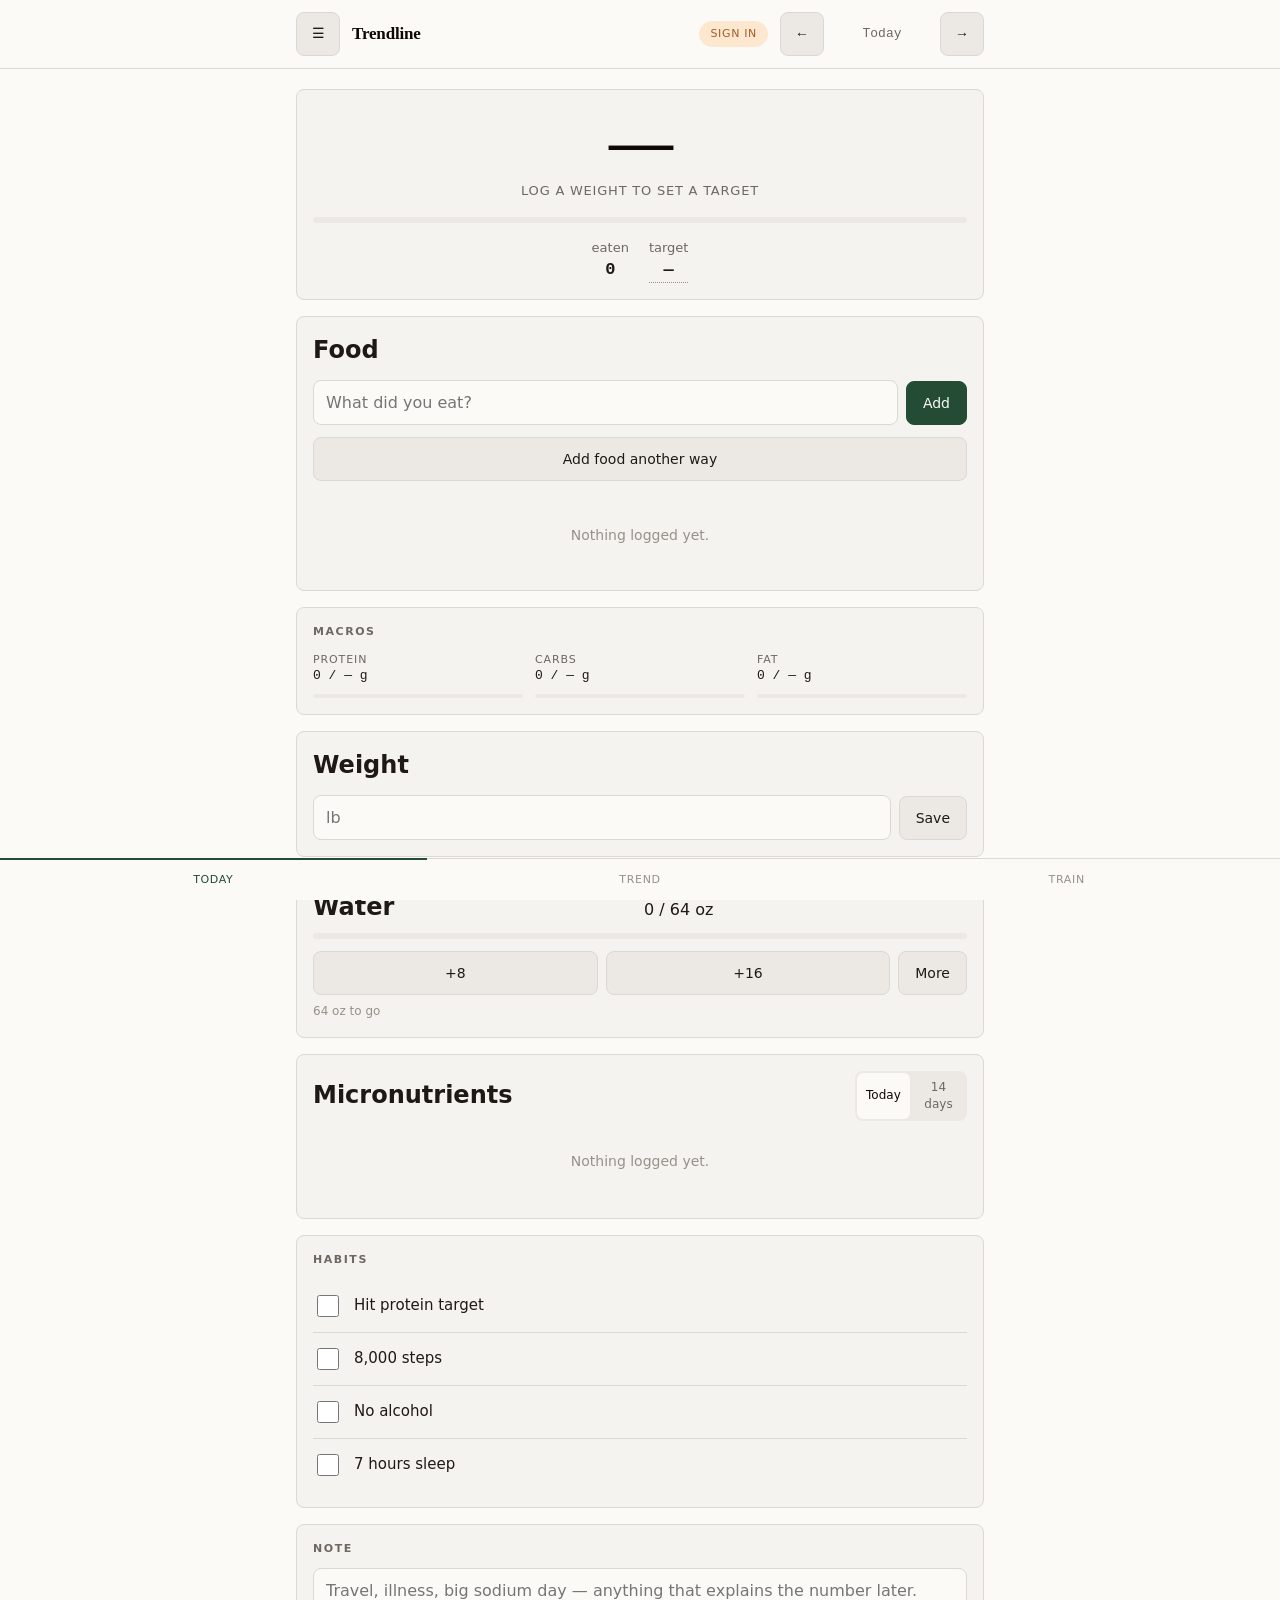
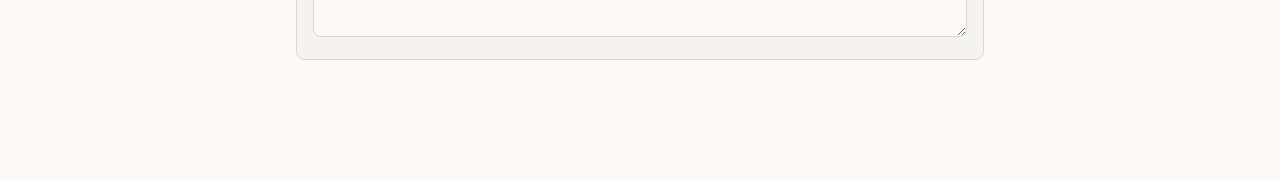
==== commit a8c61076: "Stop explaining the screen to the person using it Every card on Today carried a line of small grey t" ====
--- a/index.html
+++ b/index.html
@@ -68,9 +68,14 @@
     <div class="bar" id="budgetBar"><i style="width:0%"></i></div>
     <div class="split">
       <div>eaten<b id="eaten">0</b></div>
-      <div>target<b id="target">—</b></div>
-    </div>
-    <div class="hint" id="targetBasis"></div>
+      <!-- Where the target came from is a fact worth being able to
+           get at and not worth three lines of grey type under the
+           number every time you open the app. It is on the target
+           itself now: tap it and it says. -->
+      <button class="splitbtn" id="targetToggle" aria-expanded="false"
+              aria-controls="targetBasis">target<b id="target">—</b></button>
+    </div>
+    <div class="hint" id="targetBasis" hidden></div>
   </div>
 
   <!-- QUICK ADD
@@ -137,8 +142,6 @@
     <div class="row" style="margin-top:var(--s-3)">
       <button class="btn tap" id="openAdd">Add food another way</button>
     </div>
-    <div class="hint" id="foodHint">A name you have logged before fills itself in. A barcode, a link,
-      a photo, or a USDA search is behind <b>Add food another way</b>.</div>
 
     <ul class="list" id="foodLog" style="margin-top:var(--s-4)"></ul>
   </div>
@@ -884,7 +887,6 @@
           <input type="text" id="feLearnValue" inputmode="decimal"></label>
         <button class="btn primary grow-0 tap" id="feLearnSave">Save</button>
       </div>
-      <div class="hint" id="feLearnNote"></div>
       <div class="row">
         <label class="field"><span>Cal</span><input type="number" id="feKcal" inputmode="numeric"></label>
         <label class="field"><span>P (g)</span><input type="number" id="feP" inputmode="decimal"></label>
@@ -895,7 +897,6 @@
         <button class="btn primary tap" id="feSave">Log it</button>
         <button class="btn grow-0 tap" id="feCancel">Cancel</button>
       </div>
-      <div class="hint" id="feHint"></div>
     </div>
   </div>
 </div>
--- a/styles/app.css
+++ b/styles/app.css
@@ -326,6 +326,9 @@
 }
 
 .hint { font-size: 0.75rem; color: var(--text-faint); margin-top: var(--s-2); }
+/* A hint with nothing in it is still eight pixels of margin. Several
+   of these are written on every render and shown only sometimes. */
+.hint:empty { display: none; }
 .sr { position: absolute; width: 1px; height: 1px; overflow: hidden; clip: rect(0 0 0 0); }
 
 @media (min-width: 600px) {
@@ -802,3 +805,17 @@
   min-height: 44px; padding: 0 var(--s-2);
 }
 .datenav button.day:hover { color: var(--text); }
+
+
+/* The target figure, which is also the control that explains it. Styled
+   as the plain stat beside it rather than as a button: it is a number
+   first, and the only thing that should suggest otherwise is the dotted
+   underline saying there is more behind it. */
+.budget .splitbtn {
+  appearance: none; border: 0; background: none; padding: 0;
+  font: inherit; color: inherit; cursor: pointer;
+  font-size: 0.8125rem; letter-spacing: inherit;
+  text-align: center; min-height: 44px;
+}
+.budget .splitbtn b { border-bottom: 1px dotted var(--text-faint); }
+.budget .splitbtn:hover b { color: var(--accent); border-bottom-color: var(--accent); }
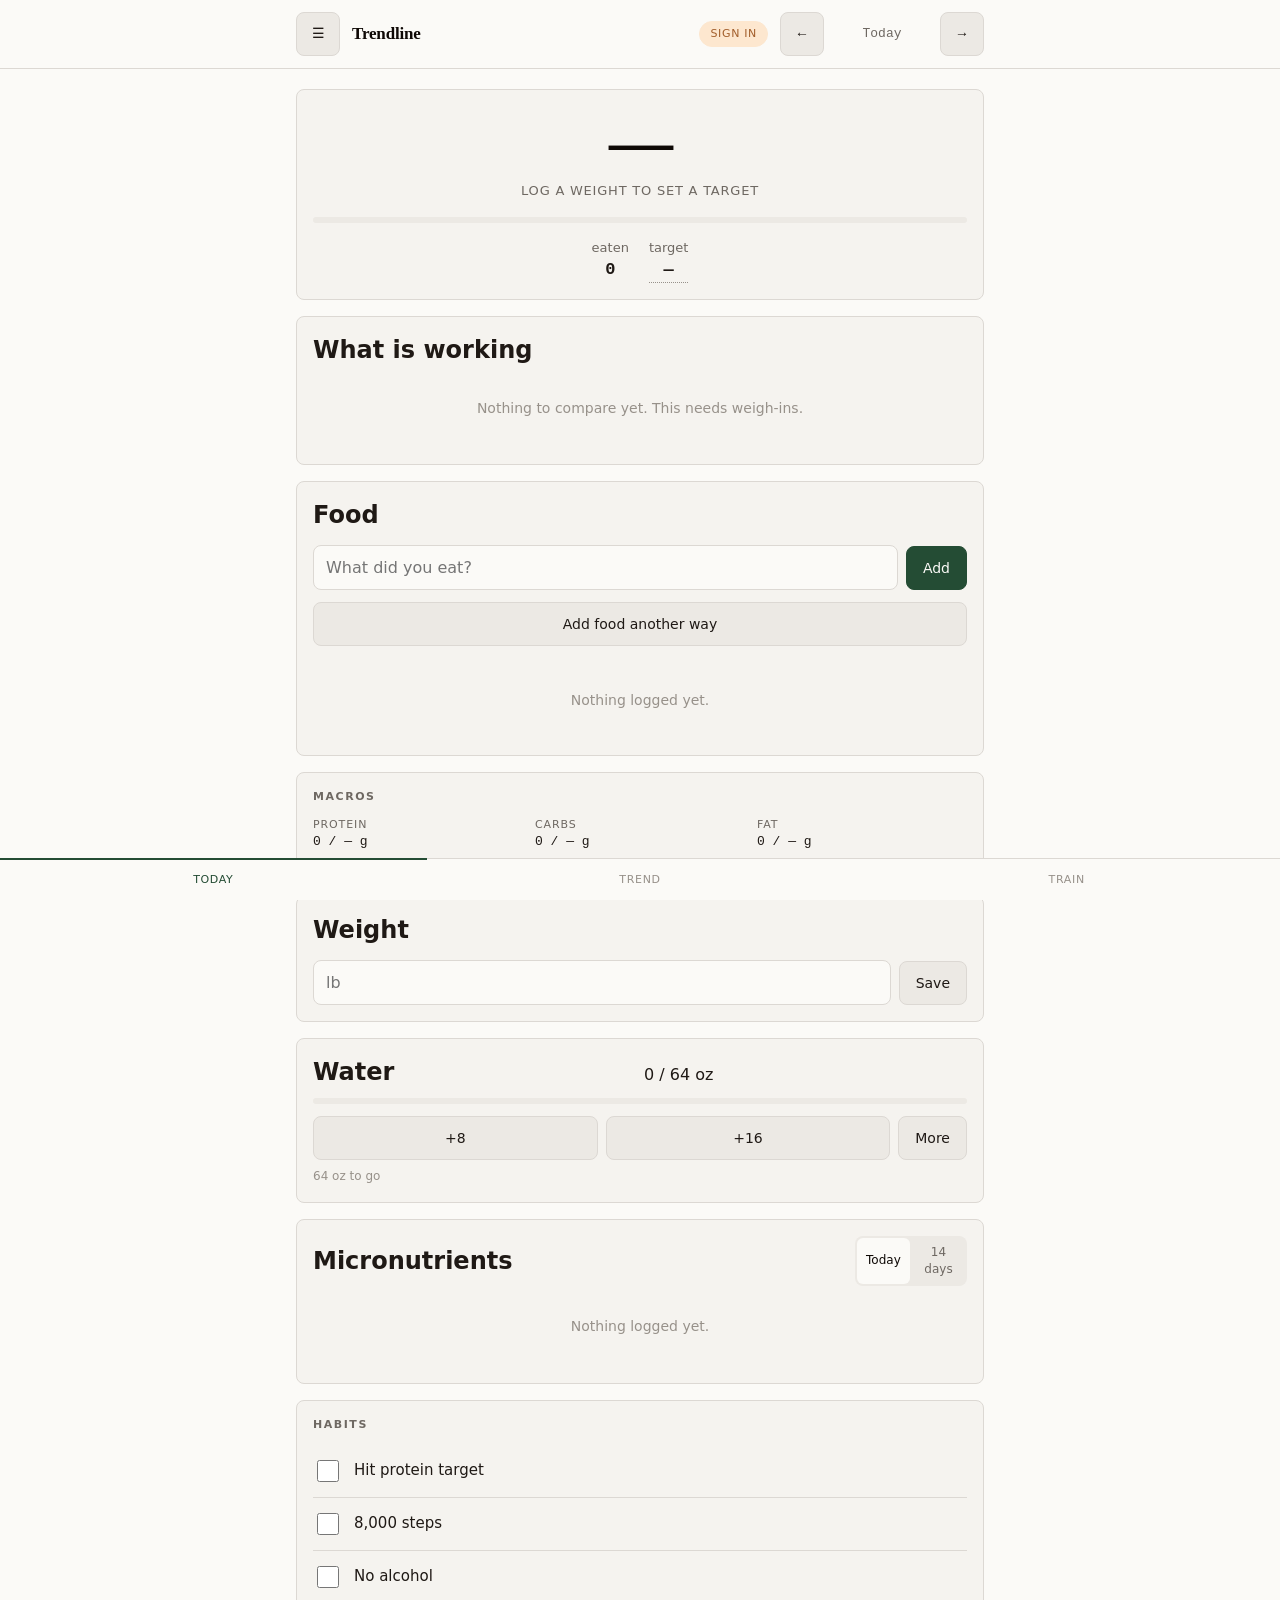
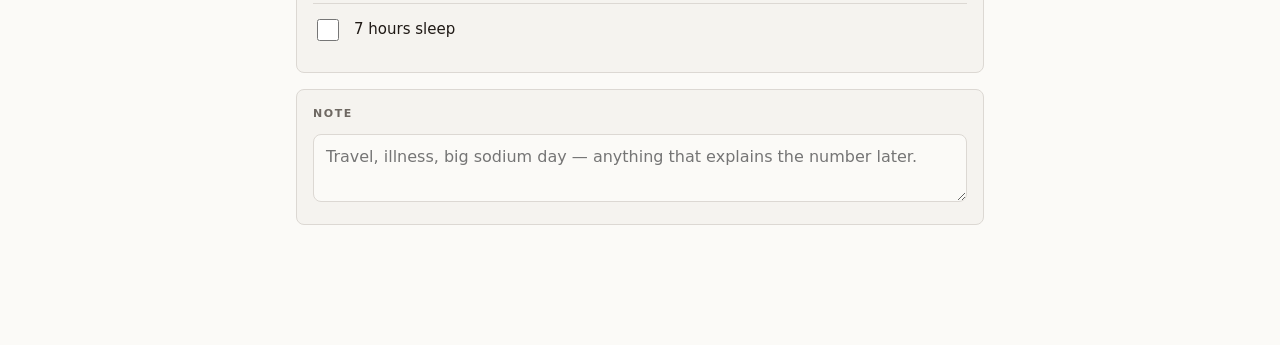
==== commit 337ace0b: "What is working, in the slot that held four foods Quick add goes. In its place: one to three finding" ====
--- a/index.html
+++ b/index.html
@@ -78,23 +78,31 @@
     <div class="hint" id="targetBasis" hidden></div>
   </div>
 
-  <!-- QUICK ADD
-
-       Coffee and a bagel, walking, is the most common thing that
-       happens in this app, and until now it cost a name, an amount, a
-       unit and a button — twice. The foods a person eats repeat, so
-       the ones they eat often and recently sit here with the amount
-       they usually take, and one tap logs it at that amount.
-
-       The tap commits. There is no confirm step, because a confirm on
-       the thing you do eight times a day is a toll; what you get
-       instead is a line saying what landed and an Undo beside it. -->
-  <div class="card" id="quickAddCard" hidden>
+  <!-- WHAT IS WORKING
+
+       The slot under the calorie number, which used to hold a strip of
+       four foods. One to three findings instead: of the things this
+       person does, which ones travel with the trend actually moving.
+
+       The app decides what is true. It compares the days a behaviour
+       happened against the days it did not, refuses every comparison
+       without enough days across enough separate weeks, and throws out
+       every difference too small to tell from noise. Only what
+       survives goes anywhere near the model, and the model only writes
+       it into a sentence — it is never asked to find anything, because
+       a model asked to find insights in health data will always find
+       some.
+
+       Which is why the card works with no account and no signal: the
+       findings are computed on the device and read perfectly well in
+       the app's own words. The prose is the decoration. -->
+  <div class="card" id="insightCard">
     <div class="row" style="align-items:center;margin-bottom:var(--s-3)">
-      <h2 style="margin:0;flex:1">Quick add</h2>
-      <button class="btn ghost grow-0 tap" id="quickMore">Find another</button>
-    </div>
-    <div class="quickstrip" id="quickAdd"></div>
+      <h2 style="margin:0;flex:1">What is working</h2>
+      <button class="btn ghost grow-0 tap" id="insightRefresh" title="Look again">&#8635;</button>
+    </div>
+    <div id="insightBody"></div>
+    <div class="hint" id="insightNote"></div>
   </div>
 
   <div class="card">
@@ -123,6 +131,9 @@
          that matches only from the start of a name, so a recipe called
          "Slow cooker chicken tikka masala" was invisible to anyone
          typing "tikka" — which is what a person types. -->
+    <!-- Empty and focused, this is the quick-add strip that used to
+         sit under the budget: the foods you eat, at the amount you eat
+         them, one tap each. Start typing and it becomes the search. -->
     <div id="pickList" hidden style="margin-top:var(--s-3)">
       <div class="hint" id="pickStatus" style="margin-top:0"></div>
       <ul class="list" id="pickResults"></ul>
@@ -787,6 +798,19 @@
                    placeholder="What was it?"></label>
           <button class="btn primary grow-0" id="addManualGo">Next</button>
         </div>
+        <!-- If the package is in your hand, none of this needs typing.
+             The panel on the back states the serving, the macros and
+             eleven micronutrients — the last of which nobody has ever
+             typed in by hand, so this is the only route that gets them.
+
+             No capture attribute: iOS then offers the photo library as
+             well as the camera, and the label you photographed in the
+             shop last week is as good as the one in front of you. -->
+        <div class="row" style="margin-top:var(--s-2)">
+          <button class="btn tap" id="labelShot">Photograph the label</button>
+          <input type="file" id="labelFile" accept="image/*" hidden>
+        </div>
+        <div class="hint" id="labelStatus"></div>
         <div class="hint">For the restaurant plate you will never log properly. Calories alone is
           allowed &mdash; a rough number beats a missing day.</div>
       </div>
@@ -844,6 +868,9 @@
              routes that bring a full panel with them belong here, at
              the moment the choice is actually being made. -->
         <div class="row" style="margin-bottom:var(--s-2)">
+          <button class="btn tap" id="inLabel">Photograph the label</button>
+        </div>
+        <div class="row" style="margin-bottom:var(--s-2)">
           <button class="btn" id="inLookup">Look it up instead</button>
           <button class="btn grow-0" id="inScan">Scan barcode</button>
         </div>
@@ -937,6 +964,7 @@
 <script src="js/units.js"></script>
 <script src="js/micros.js"></script>
 <script src="js/plate.js"></script>
+<script src="js/insight.js"></script>
 <script src="js/foodapi.js"></script>
 <script src="js/recipe.js"></script>
 <script src="js/scanner.js"></script>
--- a/styles/app.css
+++ b/styles/app.css
@@ -634,58 +634,35 @@
 
 
 /* =============================================================
-   QUICK ADD
-
-   The foods you eat, at the amount you eat them, one tap each. Two
-   columns rather than a scrolling row: a horizontal strip hides half
-   its contents behind a gesture, and the whole point is that the thing
-   you want is visible without looking for it.
-
-   Each is two controls in one frame. The wide half logs; the narrow
-   half opens the amount editor. Splitting them is what keeps the
-   common case free without giving up the precise one.
+   WHAT IS WORKING
+
+   One to three findings under the calorie number. The sentence leads;
+   the evidence under it is smaller but never hidden, because the day
+   counts are what separate this from a horoscope.
+
+   A finding that helps and one that hurts are told apart by a rule on
+   the left rather than by colouring the text: the claim is the same
+   strength either way, and only the direction differs.
    ============================================================= */
 
-/* One column, not two.
-
-   Two columns fit six foods in half the height and truncated every
-   name that mattered: "Slow cook…", "Everything…", "Greek yog…".
-   A strip whose whole purpose is recognition cannot afford to hide
-   the half of the word that distinguishes one bowl from another, so
-   the names get the full width and the list gets four entries. The
-   fifth onward are two letters away in the box underneath. */
-.quickstrip { display: grid; grid-template-columns: minmax(0, 1fr); gap: var(--s-2); }
-.qa {
-  display: flex; align-items: stretch;
-  border: var(--hairline); border-radius: var(--radius);
-  background: var(--paper); overflow: hidden;
-}
-.qa-log {
-  flex: 1; min-width: 0; min-height: 44px;
-  display: flex; align-items: center; gap: var(--s-3);
-  text-align: left; background: none; border: 0;
-  padding: 6px var(--s-3); color: inherit; font: inherit; cursor: pointer;
-}
-.qa-log b {
-  flex: 1; min-width: 0;
-  font-size: 0.9375rem; font-weight: 500; line-height: 1.25;
-  overflow: hidden; text-overflow: ellipsis; white-space: nowrap;
-}
-.qa-log small {
-  flex: 0 0 auto;
+.finding {
+  padding: var(--s-3) 0 var(--s-3) var(--s-3);
+  border-left: 2px solid var(--border);
+  border-bottom: 1px solid var(--border);
+}
+.finding:last-child { border-bottom: 0; padding-bottom: 0; }
+.finding:first-child { padding-top: 0; }
+.finding.helps { border-left-color: var(--accent); }
+.finding.hurts { border-left-color: var(--warn); }
+.finding p { margin: 0; }
+.finding .said { font-size: 0.9375rem; line-height: 1.4; color: var(--text); }
+.finding .context {
+  font-size: 0.8125rem; line-height: 1.45; color: var(--text-muted); margin-top: var(--s-2);
+}
+.finding .evidence {
   font-family: var(--font-mono); font-size: 0.6875rem;
-  font-variant-numeric: tabular-nums; color: var(--text-muted);
-  white-space: nowrap;
-}
-.qa-log:hover { background: var(--surface-2); }
-.qa-log:hover b { color: var(--accent); }
-.qa-edit {
-  flex: 0 0 44px; min-height: 44px;
-  background: none; border: 0; border-left: var(--hairline);
-  color: var(--text-faint); font: inherit; font-size: 0.9375rem; cursor: pointer;
-}
-.qa-edit:hover { color: var(--accent); background: var(--surface-2); }
-
+  font-variant-numeric: tabular-nums; color: var(--text-faint); margin-top: var(--s-2);
+}
 
 /* =============================================================
    WHERE A SEARCH RUNS OUT
